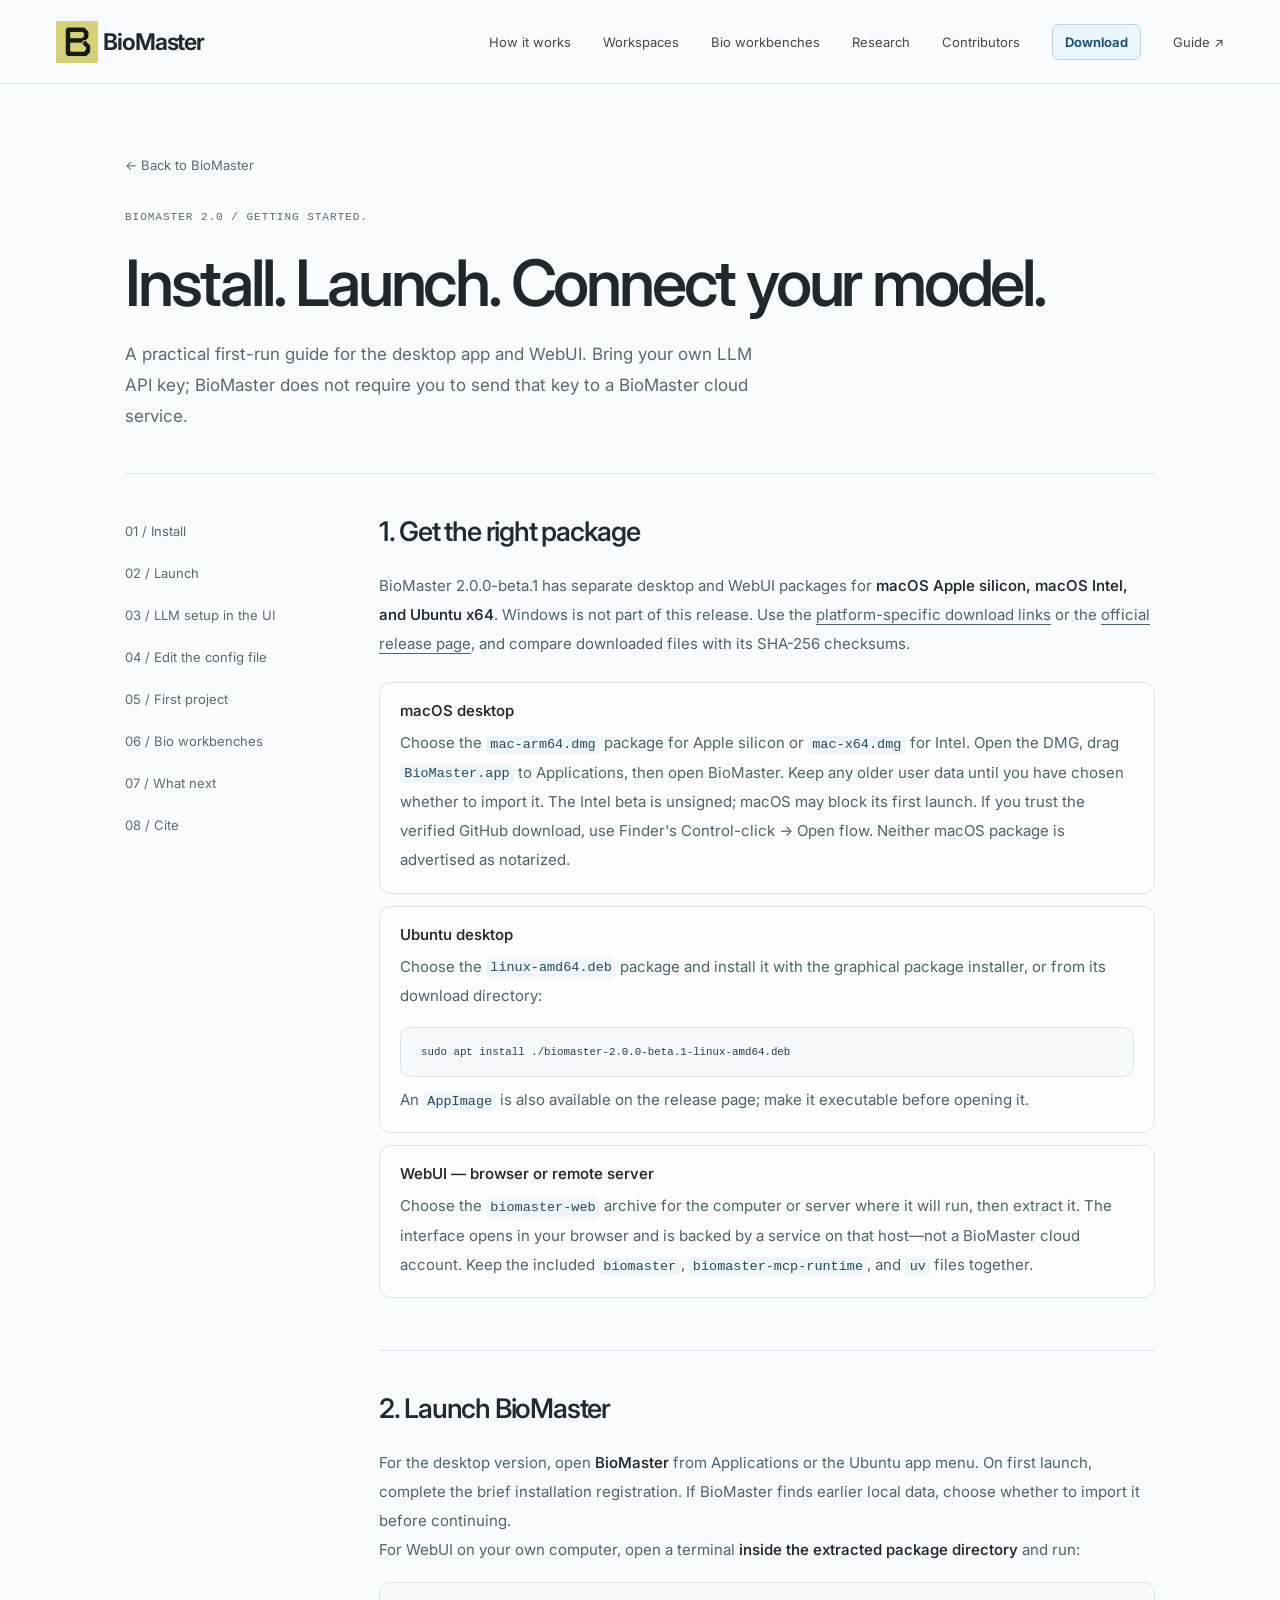
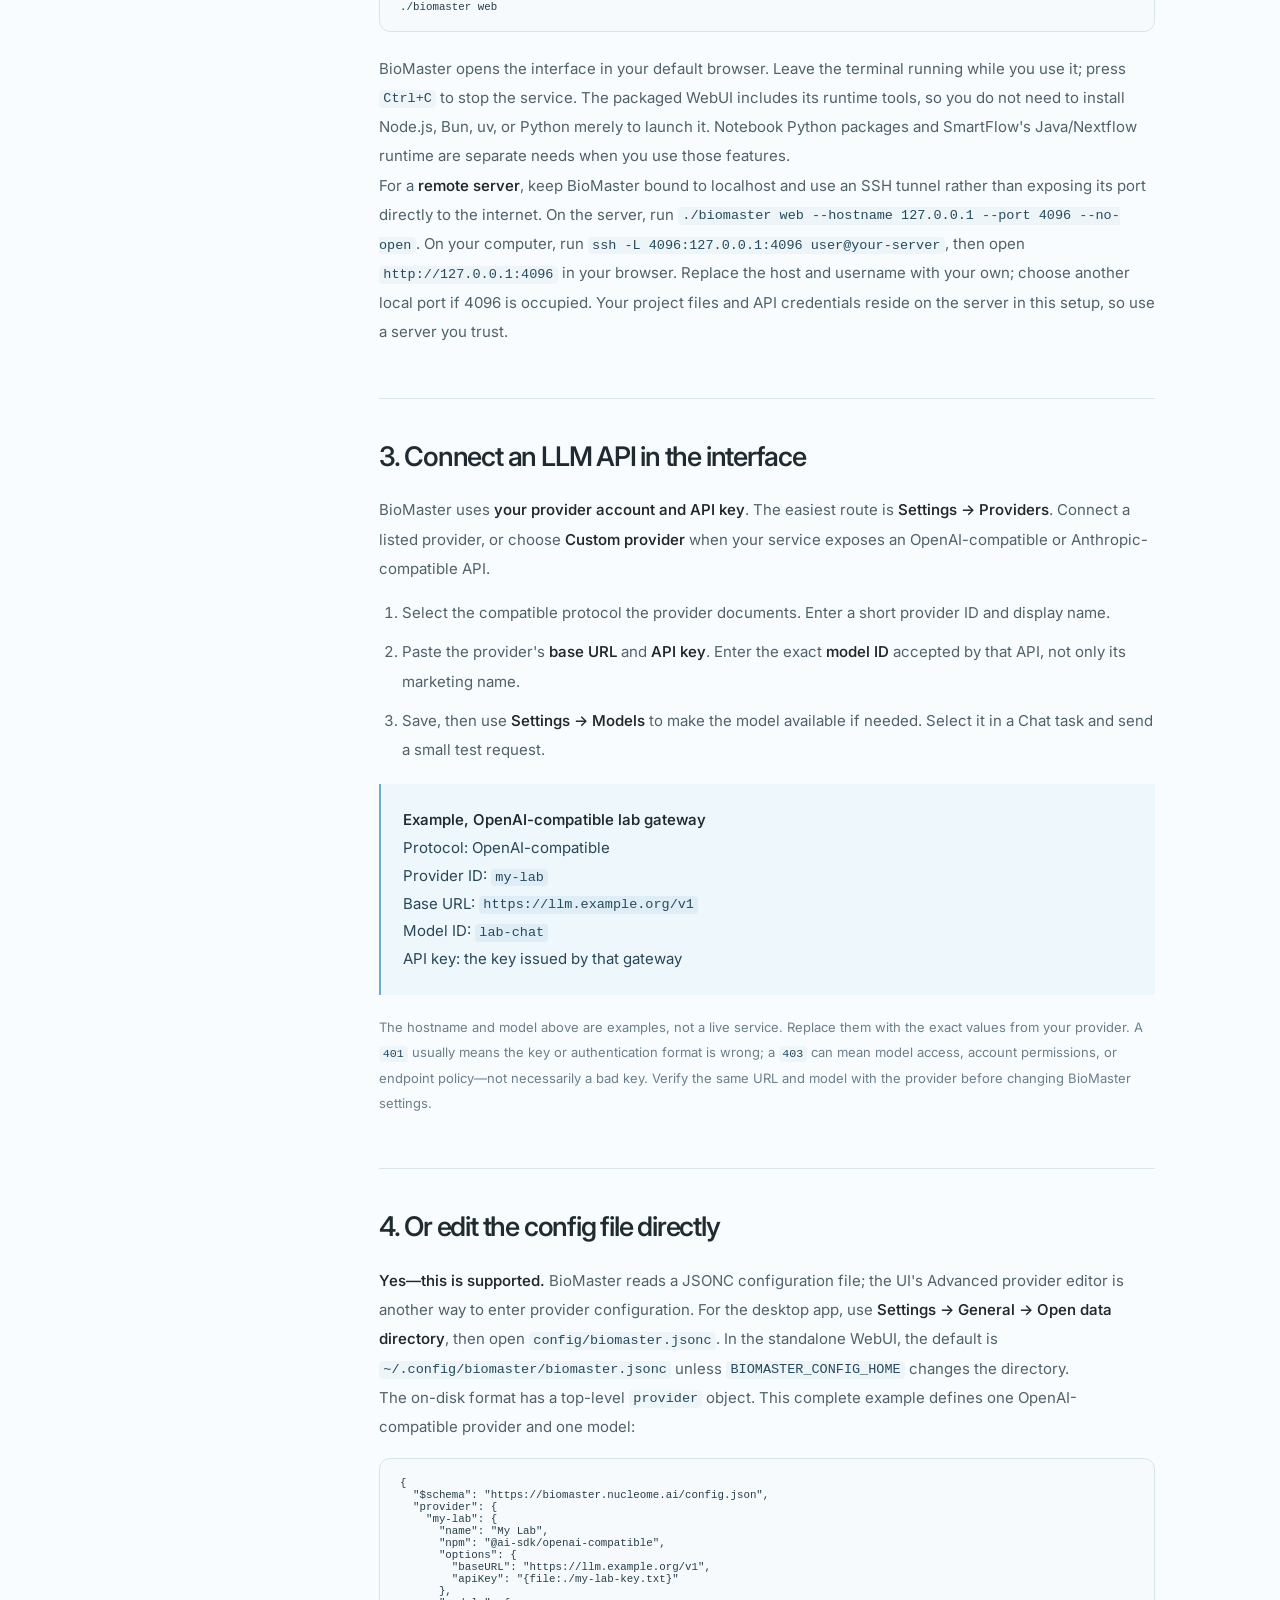
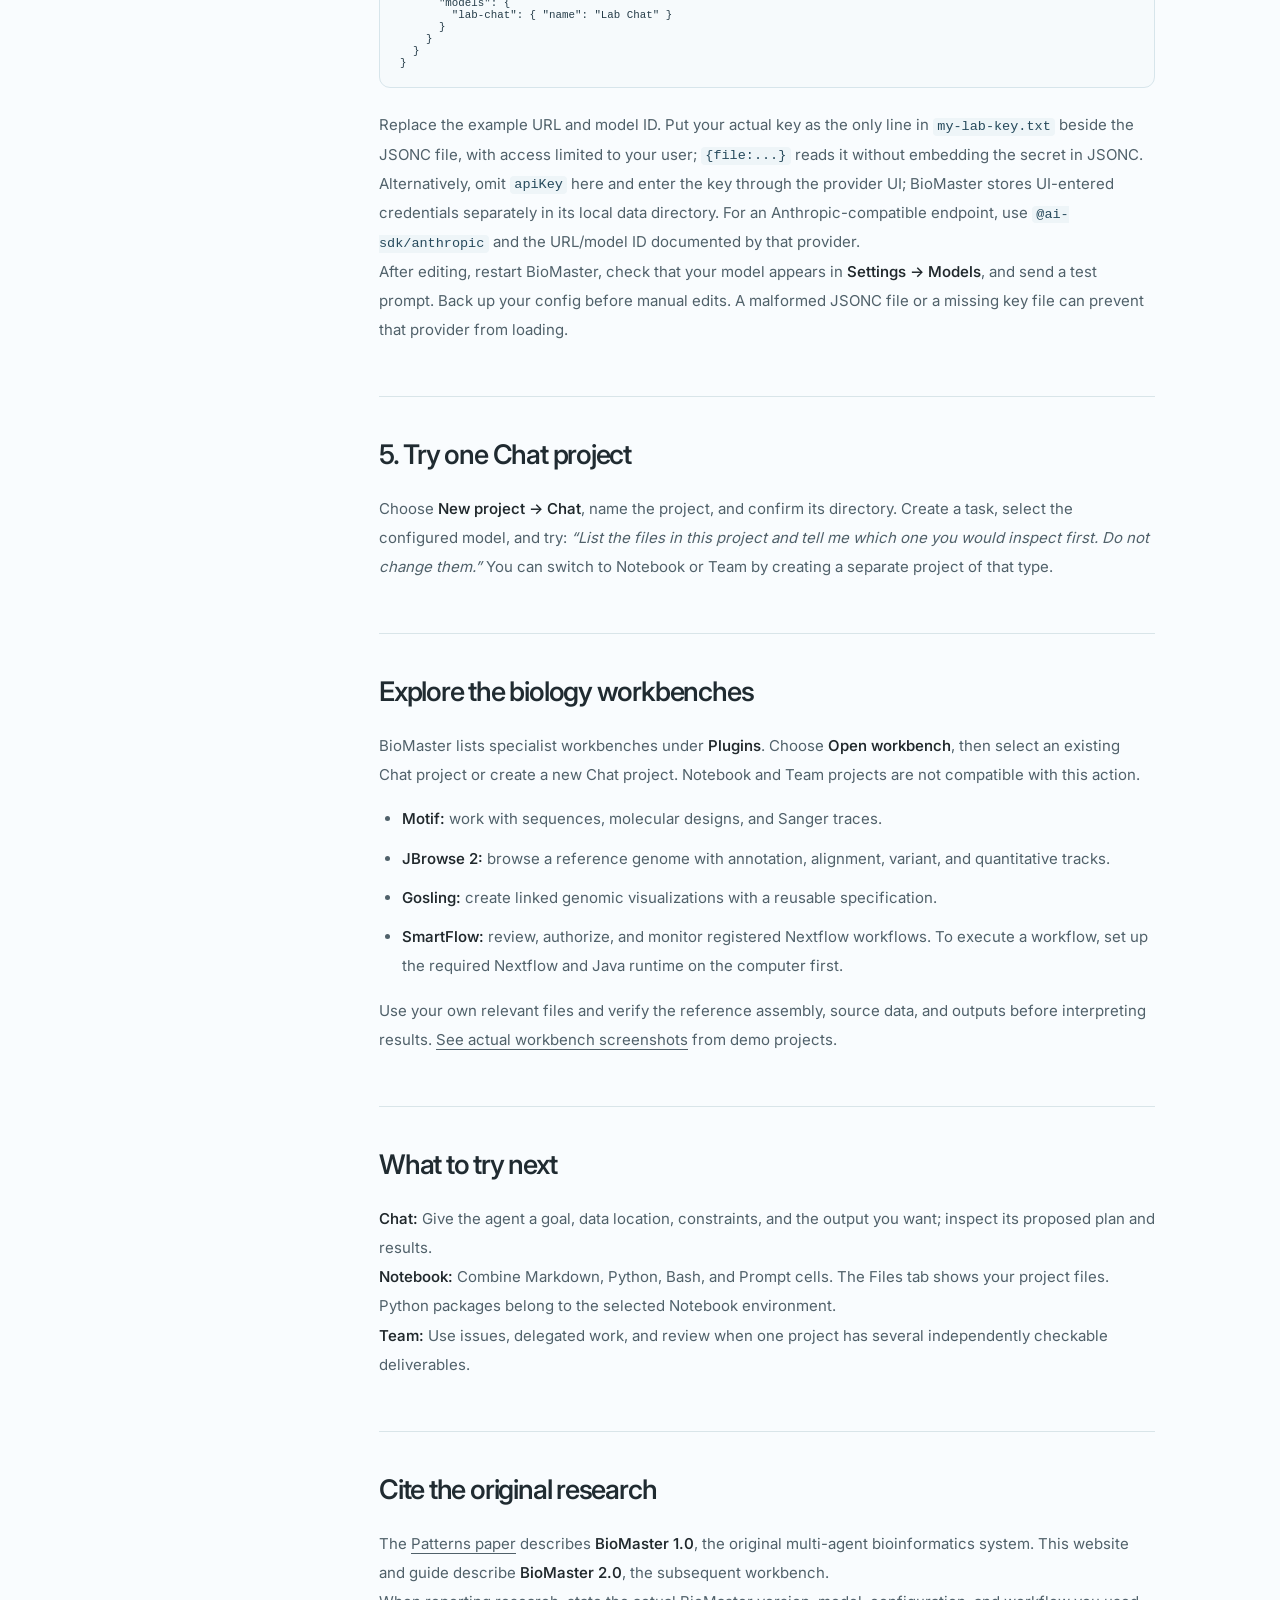
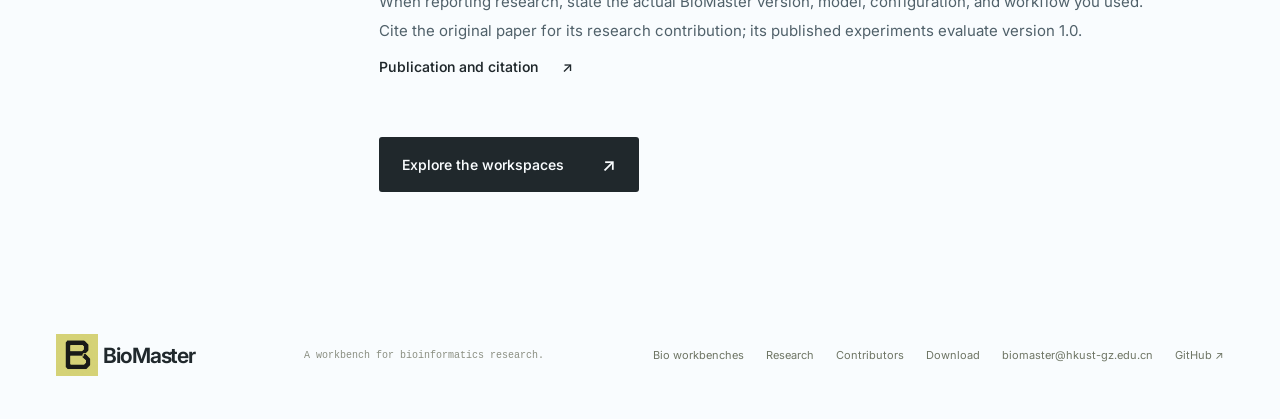
==== guide.html @ 5d4e2b6c "feat: publish BioMaster website and beta distribution" ====
<!doctype html>
<html lang="en">
<head>
  <meta charset="utf-8">
  <meta name="viewport" content="width=device-width, initial-scale=1">
  <meta name="theme-color" content="#EAF6FF">
  <meta name="description" content="Install BioMaster on macOS or Ubuntu, launch the desktop app or WebUI on your computer or a remote server, and connect your own LLM API through the UI or a config file.">
  <title>Getting started — BioMaster 2.0</title>
  <link rel="icon" type="image/png" href="./assets/app-icon.png">
  <link rel="stylesheet" href="./design-tokens.css">
  <link rel="stylesheet" href="./styles.css">
  <link rel="stylesheet" href="./brand.css">
  <link rel="stylesheet" href="./site-refresh.css?v=20260924-beta1">
  <script src="./site-config.js" defer></script>
  <script src="./script.js" defer></script>
</head>
<body>
  <a class="skip-link" href="#main">Skip to main content</a>
  <header class="site-header">
    <a class="brand" href="./index.html" aria-label="BioMaster home"><img src="./assets/app-icon.png" width="44" height="44" alt=""><span>BioMaster</span></a>
    <button class="menu-toggle" type="button" aria-controls="main-nav" aria-expanded="false"><span>Menu</span><span class="menu-lines" aria-hidden="true"></span></button>
    <nav class="main-nav" id="main-nav" aria-label="Main navigation"><a href="./index.html#system">How it works</a><a href="./index.html#workspace">Workspaces</a><a href="./index.html#bio-workbenches">Bio workbenches</a><a href="./index.html#research">Research</a><a href="./index.html#contributors">Contributors</a><a class="nav-download" href="./index.html#download">Download</a><a href="./guide.html" aria-current="page">Guide ↗</a></nav>
  </header>
  <main class="guide-main" id="main">
    <a class="guide-back" href="./index.html">← Back to BioMaster</a>
    <p class="eyebrow">BIOMASTER 2.0 / GETTING STARTED.</p>
    <h1 class="guide-title">Install. Launch. Connect your model.</h1>
    <p class="guide-intro">A practical first-run guide for the desktop app and WebUI. Bring your own LLM API key; BioMaster does not require you to send that key to a BioMaster cloud service.</p>
    <div class="guide-layout">
      <nav class="guide-toc" aria-label="On this page"><a href="#install">01 / Install</a><a href="#launch">02 / Launch</a><a href="#connect-ui">03 / LLM setup in the UI</a><a href="#connect-file">04 / Edit the config file</a><a href="#create">05 / First project</a><a href="#bio-workbenches">06 / Bio workbenches</a><a href="#next">07 / What next</a><a href="#cite">08 / Cite</a></nav>
      <article class="guide-article">
        <section id="install">
          <h2>1. Get the right package</h2>
          <p>BioMaster 2.0.0-beta.1 has separate desktop and WebUI packages for <strong>macOS Apple silicon, macOS Intel, and Ubuntu x64</strong>. Windows is not part of this release. Use the <a class="inline-link" href="./index.html#download">platform-specific download links</a> or the <a class="inline-link" href="https://github.com/biomasterai/biomaster/releases/tag/v2.0.0-beta.1" target="_blank" rel="noopener noreferrer">official release page</a>, and compare downloaded files with its SHA-256 checksums.</p>
          <div class="guide-platforms">
            <div><strong>macOS desktop</strong><p>Choose the <code>mac-arm64.dmg</code> package for Apple silicon or <code>mac-x64.dmg</code> for Intel. Open the DMG, drag <code>BioMaster.app</code> to Applications, then open BioMaster. Keep any older user data until you have chosen whether to import it. The Intel beta is unsigned; macOS may block its first launch. If you trust the verified GitHub download, use Finder's Control-click → Open flow. Neither macOS package is advertised as notarized.</p></div>
            <div><strong>Ubuntu desktop</strong><p>Choose the <code>linux-amd64.deb</code> package and install it with the graphical package installer, or from its download directory:</p><pre><code>sudo apt install ./biomaster-2.0.0-beta.1-linux-amd64.deb</code></pre><p>An <code>AppImage</code> is also available on the release page; make it executable before opening it.</p></div>
            <div><strong>WebUI — browser or remote server</strong><p>Choose the <code>biomaster-web</code> archive for the computer or server where it will run, then extract it. The interface opens in your browser and is backed by a service on that host—not a BioMaster cloud account. Keep the included <code>biomaster</code>, <code>biomaster-mcp-runtime</code>, and <code>uv</code> files together.</p></div>
          </div>
        </section>
        <section id="launch">
          <h2>2. Launch BioMaster</h2>
          <p>For the desktop version, open <strong>BioMaster</strong> from Applications or the Ubuntu app menu. On first launch, complete the brief installation registration. If BioMaster finds earlier local data, choose whether to import it before continuing.</p>
          <p>For WebUI on your own computer, open a terminal <strong>inside the extracted package directory</strong> and run:</p>
          <pre><code>./biomaster web</code></pre>
          <p>BioMaster opens the interface in your default browser. Leave the terminal running while you use it; press <code>Ctrl+C</code> to stop the service. The packaged WebUI includes its runtime tools, so you do not need to install Node.js, Bun, uv, or Python merely to launch it. Notebook Python packages and SmartFlow's Java/Nextflow runtime are separate needs when you use those features.</p>
          <p>For a <strong>remote server</strong>, keep BioMaster bound to localhost and use an SSH tunnel rather than exposing its port directly to the internet. On the server, run <code>./biomaster web --hostname 127.0.0.1 --port 4096 --no-open</code>. On your computer, run <code>ssh -L 4096:127.0.0.1:4096 user@your-server</code>, then open <code>http://127.0.0.1:4096</code> in your browser. Replace the host and username with your own; choose another local port if 4096 is occupied. Your project files and API credentials reside on the server in this setup, so use a server you trust.</p>
        </section>
        <section id="connect-ui">
          <h2>3. Connect an LLM API in the interface</h2>
          <p>BioMaster uses <strong>your provider account and API key</strong>. The easiest route is <strong>Settings → Providers</strong>. Connect a listed provider, or choose <strong>Custom provider</strong> when your service exposes an OpenAI-compatible or Anthropic-compatible API.</p>
          <ol><li>Select the compatible protocol the provider documents. Enter a short provider ID and display name.</li><li>Paste the provider's <strong>base URL</strong> and <strong>API key</strong>. Enter the exact <strong>model ID</strong> accepted by that API, not only its marketing name.</li><li>Save, then use <strong>Settings → Models</strong> to make the model available if needed. Select it in a Chat task and send a small test request.</li></ol>
          <div class="guide-example"><strong>Example, OpenAI-compatible lab gateway</strong><br>Protocol: OpenAI-compatible<br>Provider ID: <code>my-lab</code><br>Base URL: <code>https://llm.example.org/v1</code><br>Model ID: <code>lab-chat</code><br>API key: the key issued by that gateway</div>
          <p class="guide-note">The hostname and model above are examples, not a live service. Replace them with the exact values from your provider. A <code>401</code> usually means the key or authentication format is wrong; a <code>403</code> can mean model access, account permissions, or endpoint policy—not necessarily a bad key. Verify the same URL and model with the provider before changing BioMaster settings.</p>
        </section>
        <section id="connect-file">
          <h2>4. Or edit the config file directly</h2>
          <p><strong>Yes—this is supported.</strong> BioMaster reads a JSONC configuration file; the UI's Advanced provider editor is another way to enter provider configuration. For the desktop app, use <strong>Settings → General → Open data directory</strong>, then open <code>config/biomaster.jsonc</code>. In the standalone WebUI, the default is <code>~/.config/biomaster/biomaster.jsonc</code> unless <code>BIOMASTER_CONFIG_HOME</code> changes the directory.</p>
          <p>The on-disk format has a top-level <code>provider</code> object. This complete example defines one OpenAI-compatible provider and one model:</p>
          <pre><code>{
  "$schema": "https://biomaster.nucleome.ai/config.json",
  "provider": {
    "my-lab": {
      "name": "My Lab",
      "npm": "@ai-sdk/openai-compatible",
      "options": {
        "baseURL": "https://llm.example.org/v1",
        "apiKey": "{file:./my-lab-key.txt}"
      },
      "models": {
        "lab-chat": { "name": "Lab Chat" }
      }
    }
  }
}</code></pre>
          <p>Replace the example URL and model ID. Put your actual key as the only line in <code>my-lab-key.txt</code> beside the JSONC file, with access limited to your user; <code>{file:...}</code> reads it without embedding the secret in JSONC. Alternatively, omit <code>apiKey</code> here and enter the key through the provider UI; BioMaster stores UI-entered credentials separately in its local data directory. For an Anthropic-compatible endpoint, use <code>@ai-sdk/anthropic</code> and the URL/model ID documented by that provider.</p>
          <p>After editing, restart BioMaster, check that your model appears in <strong>Settings → Models</strong>, and send a test prompt. Back up your config before manual edits. A malformed JSONC file or a missing key file can prevent that provider from loading.</p>
        </section>
        <section id="create">
          <h2>5. Try one Chat project</h2>
          <p>Choose <strong>New project → Chat</strong>, name the project, and confirm its directory. Create a task, select the configured model, and try: <em>“List the files in this project and tell me which one you would inspect first. Do not change them.”</em> You can switch to Notebook or Team by creating a separate project of that type.</p>
        </section>
        <section id="bio-workbenches">
          <h2>Explore the biology workbenches</h2>
          <p>BioMaster lists specialist workbenches under <strong>Plugins</strong>. Choose <strong>Open workbench</strong>, then select an existing Chat project or create a new Chat project. Notebook and Team projects are not compatible with this action.</p>
          <ul><li><strong>Motif:</strong> work with sequences, molecular designs, and Sanger traces.</li><li><strong>JBrowse 2:</strong> browse a reference genome with annotation, alignment, variant, and quantitative tracks.</li><li><strong>Gosling:</strong> create linked genomic visualizations with a reusable specification.</li><li><strong>SmartFlow:</strong> review, authorize, and monitor registered Nextflow workflows. To execute a workflow, set up the required Nextflow and Java runtime on the computer first.</li></ul>
          <p>Use your own relevant files and verify the reference assembly, source data, and outputs before interpreting results. <a class="inline-link" href="./index.html#bio-workbenches">See actual workbench screenshots</a> from demo projects.</p>
        </section>
        <section id="next">
          <h2>What to try next</h2>
          <p id="chat"><strong>Chat:</strong> Give the agent a goal, data location, constraints, and the output you want; inspect its proposed plan and results.</p>
          <p id="notebook"><strong>Notebook:</strong> Combine Markdown, Python, Bash, and Prompt cells. The Files tab shows your project files. Python packages belong to the selected Notebook environment.</p>
          <p id="team"><strong>Team:</strong> Use issues, delegated work, and review when one project has several independently checkable deliverables.</p>
        </section>
        <section id="cite">
          <h2>Cite the original research</h2>
          <p>The <a class="inline-link" href="https://doi.org/10.1016/j.patter.2026.101611" target="_blank" rel="noopener noreferrer">Patterns paper</a> describes <strong>BioMaster 1.0</strong>, the original multi-agent bioinformatics system. This website and guide describe <strong>BioMaster 2.0</strong>, the subsequent workbench.</p>
          <p>When reporting research, state the actual BioMaster version, model, configuration, and workflow you used. Cite the original paper for its research contribution; its published experiments evaluate version 1.0.</p>
          <a class="text-link" href="./index.html#research">Publication and citation <span aria-hidden="true">↗</span></a>
        </section>
        <div class="guide-bottom"><a class="button button-dark" href="./index.html#workspace">Explore the workspaces <span aria-hidden="true">↗</span></a></div>
      </article>
    </div>
  </main>
  <footer class="site-footer section-wrap"><a class="brand" href="./index.html"><img src="./assets/app-icon.png" alt="" width="44" height="44"><span>BioMaster</span></a><p>A workbench for bioinformatics research.</p><div><a href="./index.html#bio-workbenches">Bio workbenches</a><a href="./index.html#research">Research</a><a href="./index.html#contributors">Contributors</a><a href="./index.html#download">Download</a><a href="mailto:biomaster@hkust-gz.edu.cn">biomaster@hkust-gz.edu.cn</a><a data-release-link="repository" hidden target="_blank" rel="noopener noreferrer">GitHub ↗</a></div></footer>
</body>
</html>
---- design-tokens.css ----
/* Generated by build.py. Import before components.css. */

@font-face { font-family: "Inter"; src: url("./assets/Inter.ttf") format("truetype"); font-weight: 100 900; font-style: normal; font-display: swap; }

:root {
  --bm-space-4: 4px;
  --bm-space-8: 8px;
  --bm-space-12: 12px;
  --bm-space-16: 16px;
  --bm-space-24: 24px;
  --bm-space-32: 32px;
  --bm-space-48: 48px;
  --bm-space-64: 64px;
  --bm-space-96: 96px;
  --bm-radius-sm: 4px;
  --bm-radius-md: 8px;
  --bm-radius-lg: 12px;
  --bm-control-sm: 32px;
  --bm-control-md: 40px;
  --bm-control-lg: 48px;
  --bm-touch: 44px;
  --bm-font-caption: 12px;
  --bm-font-body: 14px;
  --bm-font-reading: 16px;
  --bm-font-subtitle: 20px;
  --bm-font-title: 28px;
  --bm-font-section: 40px;
  --bm-font-display: 80px;
  --bm-sidebar: 224px;
  --bm-inspector: 288px;
  --bm-topbar: 56px;
  --bm-content-max: 1280px;
  --bm-motion-fast: 120ms;
  --bm-motion-normal: 180ms;
  --bm-motion-enter: 320ms;
  --bm-motion-ease: cubic-bezier(.22,1,.36,1);
  --bm-font-sans: "Inter", -apple-system, BlinkMacSystemFont, "Segoe UI", "PingFang SC", "Microsoft YaHei", sans-serif;
  --bm-font-mono: ui-monospace, "SFMono-Regular", Consolas, "Liberation Mono", monospace;
}

:root, [data-theme="light"] {
  color-scheme: light;
  --bm-canvas: #F7F7F2;
  --bm-surface: #FFFFFF;
  --bm-subtle: #EEEFE7;
  --bm-raised: #FFFFFF;
  --bm-text: #181A18;
  --bm-secondary: #51564B;
  --bm-muted: #666D5E;
  --bm-line: #D8DBD1;
  --bm-control: #858C7A;
  --bm-accent: #DCDE8D;
  --bm-accent-hover: #D0D477;
  --bm-on-accent: #181A18;
  --bm-accent-ink: #59611F;
  --bm-selected: #EFF0D9;
  --bm-focus: #657023;
  --bm-primary: #181A18;
  --bm-primary-hover: #30362A;
  --bm-on-primary: #F7F7F2;
  --bm-success: #2C684C;
  --bm-success-bg: #E7F1EA;
  --bm-warning: #805916;
  --bm-warning-bg: #F6EDDA;
  --bm-danger: #AB3D33;
  --bm-danger-bg: #F9EBE6;
  --bm-info: #365F87;
  --bm-info-bg: #E8EEF5;
  --bm-plot-1: #59611F;
  --bm-plot-2: #365F87;
  --bm-plot-3: #8A4770;
  --bm-plot-4: #8B5A2B;
}

[data-theme="dark"] {
  color-scheme: dark;
  --bm-canvas: #181A18;
  --bm-surface: #20231F;
  --bm-subtle: #292D26;
  --bm-raised: #30352C;
  --bm-text: #F1F2EA;
  --bm-secondary: #CBD0C1;
  --bm-muted: #A3AB98;
  --bm-line: #3D4437;
  --bm-control: #79846D;
  --bm-accent: #DCDE8D;
  --bm-accent-hover: #ECEEAD;
  --bm-on-accent: #181A18;
  --bm-accent-ink: #DCDE8D;
  --bm-selected: #343923;
  --bm-focus: #DCDE8D;
  --bm-primary: #DCDE8D;
  --bm-primary-hover: #ECEEAD;
  --bm-on-primary: #181A18;
  --bm-success: #9AD5AF;
  --bm-success-bg: #253C2E;
  --bm-warning: #E7C785;
  --bm-warning-bg: #3F3420;
  --bm-danger: #F0A49A;
  --bm-danger-bg: #462925;
  --bm-info: #A3C6E8;
  --bm-info-bg: #253747;
  --bm-plot-1: #DCDE8D;
  --bm-plot-2: #A3C6E8;
  --bm-plot-3: #D7A7CA;
  --bm-plot-4: #E2B98E;
}

@media (prefers-reduced-motion: reduce) { :root { --bm-motion-fast: 0ms; --bm-motion-normal: 0ms; --bm-motion-enter: 0ms; } }
---- styles.css ----
@charset "UTF-8";
:root{--paper:#f7f7f2;--ink:#181a18;--muted:#646760;--acid:#dcde8d;--line:#d8dbd1;--white:#fff;--mono:ui-monospace,SFMono-Regular,Consolas,"Liberation Mono",monospace;--ease:cubic-bezier(.22,1,.36,1)}
*{box-sizing:border-box}html{scroll-behavior:smooth;scroll-padding-top:95px}body{margin:0;color:var(--ink);background:var(--paper);font-family:Inter,-apple-system,BlinkMacSystemFont,"Segoe UI","PingFang SC","Microsoft YaHei",sans-serif;-webkit-font-smoothing:antialiased}button,a{-webkit-tap-highlight-color:transparent}a{color:inherit;text-decoration:none}button{font:inherit}button,a{touch-action:manipulation}button{color:inherit}button:focus-visible,a:focus-visible,[tabindex="0"]:focus-visible{outline:3px solid #727730;outline-offset:6px}img,svg{max-width:100%}button{cursor:pointer}button:disabled{cursor:default}[hidden]{display:none!important}::selection{color:var(--ink);background:var(--acid)}p,h1,h2,h3,h4{margin:0}p{line-height:1.8}h2{font-size:clamp(32px,3.5vw,52px);font-weight:560;line-height:1.35;letter-spacing:-.045em}h3{font-weight:550;letter-spacing:-.025em}small{font-size:12px}.section-wrap{width:min(1240px,calc(100% - 112px));margin-inline:auto}.eyebrow,.section-kicker,.panel-caption,.cell-type,.demo-label,.trace-top,.closing-rule{font-family:var(--mono);font-size:11px;font-weight:500;letter-spacing:.09em;line-height:1.6}.eyebrow{color:var(--muted)}.section-kicker{display:flex;align-items:center;justify-content:space-between;color:var(--muted);padding-bottom:32px;border-bottom:1px solid var(--line)}.section-heading{display:flex;align-items:end;justify-content:space-between;gap:40px;margin:48px 0}.section-heading>p{font-size:16px;color:var(--muted)}.text-link{display:inline-flex;align-items:center;gap:24px;font-size:14px;font-weight:550;padding:12px 0}.text-link span{transition:transform .25s var(--ease)}.text-link:hover span{transform:translate(3px,-3px)}.button{display:inline-flex;align-items:center;justify-content:space-between;gap:38px;min-height:52px;padding:16px 22px;font-size:14px;font-weight:550;border:1px solid transparent;border-radius:3px;transition:background .2s,transform .2s,box-shadow .2s}.button-dark{background:var(--ink);color:var(--paper)}.button-dark:hover{background:#34382b;transform:translateY(-2px);box-shadow:0 4px 0 #181a1812}.button span{font-size:18px}.skip-link{position:fixed;top:-80px;left:20px;z-index:100;padding:12px 20px;background:var(--ink);color:var(--white)}.skip-link:focus{top:12px}
.site-header{height:84px;display:flex;align-items:center;justify-content:space-between;padding:0 56px;border-bottom:1px solid var(--line);position:relative;z-index:30;background:var(--paper)}.brand{display:inline-flex;align-items:center;gap:5px;flex-shrink:0}.brand img{width:42px;height:42px;mix-blend-mode:multiply}.brand>span{font-size:23px;font-weight:650;letter-spacing:-1.1px}.main-nav{display:flex;align-items:center;gap:32px}.main-nav a{font-size:13px;color:#45483f;white-space:nowrap;transition:color .2s}.main-nav a:hover{color:#7e8428}.main-nav a:nth-child(4){margin-left:12px}.repo-link{border-left:1px solid var(--line);padding-left:25px}.menu-toggle{display:none}
.hero{position:relative;overflow:hidden;border-bottom:1px solid var(--line)}.hero-inner{width:min(1328px,calc(100% - 112px));min-height:calc(100svh - 151px);margin:auto;display:grid;grid-template-columns:1.13fr 1fr;align-items:center;gap:16px;padding:32px 0}.hero-copy{position:relative;z-index:2}.hero .eyebrow{font-size:10px;letter-spacing:.09em;display:flex;align-items:center;gap:9px;margin-bottom:22px}.status-dot{width:6px;height:6px;display:inline-block;border-radius:50%;background:#949938;flex-shrink:0}.hero h1{font-family:Arial,Helvetica,sans-serif;font-size:clamp(66px,7.7vw,116px);line-height:1;letter-spacing:-.075em;font-weight:600;white-space:nowrap;margin-left:-5px;margin-bottom:26px}.brand-period{color:#989e40}.hero h2{font-size:clamp(28px,3.1vw,43px);line-height:1.42;font-weight:520;letter-spacing:-.035em}.hero-description{color:var(--muted);font-size:15px;line-height:1.85;margin-top:22px}.hero-actions{display:flex;align-items:center;gap:30px;margin-top:29px}.hero-art{position:relative;aspect-ratio:1;width:min(100%,calc(100svh - 240px));max-width:560px;justify-self:end;isolation:isolate;background:var(--paper)}.hero-mark{position:absolute;width:83%;height:83%;top:8.5%;left:8.5%;mix-blend-mode:multiply;z-index:2}.art-grid{position:absolute;inset:-35px;background-image:radial-gradient(#b9bdae 1px,transparent 1px);background-size:18px 18px;mask-image:radial-gradient(ellipse,#0008 15%,transparent 69%);z-index:-1}.hero-orbit{position:absolute;inset:0;width:100%;height:100%;overflow:visible;z-index:3}.orbit-track{stroke:#c5c9b8;stroke-width:1}.orbit-flow{stroke:#9a9f45;stroke-width:2;stroke-dasharray:44 1656;animation:orbit 15s linear infinite;stroke-linecap:round}.orbit-cross{stroke:#9a9f87;stroke-width:1}.orbit-label{font-family:var(--mono);font-size:9px;letter-spacing:.04em;position:absolute;background:var(--paper);padding:5px 8px;z-index:4;color:#737965}.orbit-label-top{top:8.8%;left:43%}.orbit-label-bottom{bottom:8.4%;left:40%}.orbit-label-left{top:49%;left:1%;writing-mode:vertical-rl;transform:rotate(180deg)}.orbit-label-right{top:40%;right:1%;writing-mode:vertical-rl}.art-coordinate{position:absolute;font-family:var(--mono);font-size:10px;right:0;bottom:0;color:#8d9285}.hero-foot{margin:0 56px;border-top:1px solid var(--line);min-height:66px;display:flex;align-items:center;justify-content:space-between;color:var(--muted);gap:20px;font-family:var(--mono);font-size:11px}.hero-foot a{font-size:10px;letter-spacing:.07em}.hero-foot a span{margin-left:24px;font-size:19px;color:var(--ink)}.hero-enter{animation:enter .9s var(--ease) both}.hero-copy>:nth-child(2){animation-delay:.06s}.hero-copy>:nth-child(3){animation-delay:.12s}.hero-copy>:nth-child(4){animation-delay:.18s}.hero-copy>:nth-child(5){animation-delay:.24s}.hero-art{animation-delay:.18s}@keyframes enter{from{opacity:0;transform:translateY(18px)}to{opacity:1;transform:translateY(0)}}@keyframes orbit{to{stroke-dashoffset:-1700}}
.loop-section{background:var(--ink);color:var(--paper);padding:78px 0 74px}.loop-section .section-kicker{color:#b6baa9;border-color:#3c4036}.loop-heading{display:grid;grid-template-columns:1.1fr 1fr;gap:65px;margin:46px 0 53px;align-items:end}.loop-heading>p{color:#b3b7aa;font-size:15px}.loop-controls{display:grid;grid-template-columns:repeat(4,1fr)}.loop-step{display:flex;align-items:center;gap:16px;text-align:left;border:0;border-top:1px solid #555947;border-right:1px solid #3c4036;background:transparent;padding:23px 22px 26px;position:relative;transition:background .3s,color .3s;min-height:100px}.loop-step:first-child{border-left:1px solid #3c4036}.loop-step[aria-selected="true"]{background:var(--acid);color:var(--ink);border-color:var(--acid)}.loop-step[aria-selected="false"]:hover{background:#2d3127}.loop-step strong{display:block;font-size:17px;font-weight:500}.loop-step small{display:block;font-family:var(--mono);font-size:10px;letter-spacing:.06em;margin-top:6px;color:#aeb39c}.loop-step[aria-selected="true"] small{color:#616636}.step-number{font-size:12px;font-family:var(--mono);align-self:flex-start;margin-top:3px;opacity:.55}.step-arrow{margin-left:auto;opacity:.7;font-size:20px}.loop-return{display:flex;align-items:center;gap:18px;color:#8d937f;padding:14px 12px 14px 0;position:relative}.loop-return>span:first-child{height:1px;background:#484d3e;flex:1}.loop-return p{font-size:11px;letter-spacing:.08em}.loop-return>span:last-child{font-size:24px;line-height:1}.loop-panel{min-height:164px;background:#22251f;display:grid;grid-template-columns:1fr 1.9fr .4fr;align-items:center;gap:30px;padding:34px 30px;border-left:2px solid var(--acid);animation:panel-in .3s var(--ease)}.panel-caption{color:#9da38c;font-size:10px;max-width:170px}.loop-panel h3{font-size:24px;margin-bottom:10px}.loop-panel p{font-size:14px;color:#b7bdae;max-width:550px;line-height:1.9}.panel-glyph{font-family:var(--mono);font-size:60px;color:#797f62;justify-self:end}.loop-section button:focus-visible{outline-color:var(--acid)}@keyframes panel-in{from{opacity:.5;transform:translateY(5px)}to{opacity:1;transform:translateY(0)}}
.workspace-section{padding-block:90px 100px}.mode-tabs{display:grid;grid-template-columns:repeat(3,1fr);border-bottom:1px solid var(--line);gap:28px}.mode-tabs button{display:flex;gap:12px;align-items:center;text-align:left;background:none;border:0;border-bottom:3px solid transparent;padding:19px 0 22px;margin-bottom:-1px;transition:border .25s,color .25s;min-width:0;color:#83887c}.mode-tabs button[aria-selected="true"]{color:var(--ink);border-bottom-color:var(--ink)}.mode-tabs button:hover{color:var(--ink)}.mode-tabs strong{font-size:22px;letter-spacing:-.06em;font-weight:600}.mode-index{font-family:var(--mono);font-size:10px;align-self:flex-start;margin-top:4px;opacity:.7}.mode-tabs button>span:nth-of-type(2){font-size:11px;margin-left:auto}.mode-arrow{font-size:18px}.mode-panel{display:grid;grid-template-columns:.75fr 1.25fr;gap:70px;align-items:center;padding-top:45px;min-height:480px;animation:panel-in .4s var(--ease)}.mode-copy .eyebrow{font-size:10px;letter-spacing:.07em;margin-bottom:20px}.mode-copy h3{font-size:32px;line-height:1.5;letter-spacing:-.035em;margin-bottom:22px}.mode-copy>p:not(.eyebrow){font-size:15px;line-height:1.95;color:var(--muted);max-width:315px}.mode-copy .text-link{margin-top:20px;border-bottom:1px solid #858974;padding-bottom:10px;font-size:13px}.product-demo{background:#fefefa;border:1px solid #cfd3c5;box-shadow:0 14px 45px -28px #33392b44;border-radius:7px;min-width:0;overflow:hidden}.demo-top{height:49px;border-bottom:1px solid #e0e3d8;padding:0 21px;display:flex;justify-content:space-between;align-items:center;gap:10px;background:#eeefe7}.demo-project{font-size:11px;color:#515848;display:flex;align-items:center;gap:8px}.project-dot{width:7px;height:7px;background:#9fa548;border-radius:2px}.demo-label{font-family:inherit;font-size:10px;color:#767c6b;letter-spacing:0}.chat-body{padding:28px 25px 21px}.chat-message{background:#e9eccf;padding:12px 17px;font-size:13px;border-radius:7px 7px 0 7px;margin-left:auto;width:fit-content;line-height:1.8}.agent-answer{margin:28px 0 25px;display:flex;gap:11px}.agent-answer img{mix-blend-mode:multiply;flex-shrink:0;margin-top:-2px}.agent-answer strong{font-size:13px;font-weight:550}.agent-answer p{color:#6c7362;font-size:12px;line-height:1.85;margin-top:6px}.demo-tool{display:flex;gap:10px;color:#7b826e;font-size:11px;margin-top:13px}.demo-tool+.demo-tool{margin-top:8px}.demo-tool code{font-family:var(--mono);font-size:11px}.demo-input{display:flex;justify-content:space-between;border:1px solid #d4d9c8;border-radius:5px;padding:12px 14px;color:#818878;font-size:12px;align-items:center}.demo-input span:last-child{background:#dce18d;color:#484e22;padding:0 7px;border-radius:3px;font-size:17px;line-height:24px}.demo-foot{display:flex;align-items:center;justify-content:space-between;gap:16px;padding:12px 21px;border-top:1px solid #e0e3d8;font-size:10px;color:#717862;background:#f6f7ef}.demo-foot span{color:#8a907e;white-space:nowrap}.notebook-body{padding:20px 24px}.cell{border-left:2px solid #d7dcce;padding:0 0 12px 15px;margin-bottom:12px}.cell-type{color:#85906d;font-size:9px;letter-spacing:.05em}.cell h4{font-size:14px;font-weight:550;margin:8px 0 5px}.cell p{font-size:11px;color:#737b66}.code-cell{padding-top:10px;border-top:1px solid #e3e7da}.code-cell pre{font-family:var(--mono);font-size:11px;line-height:1.85;margin:8px 0 14px;white-space:pre-wrap;color:#4e553e}.code-comment{color:#919984}.demo-chart{display:block;width:100%;height:75px}.chart-grid{fill:none;stroke:#e8ebde;stroke-width:1}.chart-line{fill:none;stroke:#848d3d;stroke-width:2}.chart-points{fill:#929c49}.prompt-cell{background:#eef0d8;padding:8px 14px;border-radius:3px}.prompt-cell p{font-size:12px;color:#5f684b;margin-top:4px}.team-body{padding:23px 21px;min-height:336px}.team-goal h4{font-size:13px;margin:9px 0 22px;font-weight:550}.issue-board{display:grid;grid-template-columns:repeat(3,1fr);gap:10px}.issue-column{min-width:0}.issue-column>p{font-size:10px;color:#7c846d;display:flex;align-items:center;gap:7px;margin-bottom:10px}.issue-column i{width:5px;height:5px;border:1px solid #9ba387;border-radius:50%}.issue-column:nth-child(2) i{background:#a7af60}.issue-card{padding:13px 10px;background:#f1f3e8;border:1px solid #e0e5d4;border-radius:4px;min-height:114px}.issue-card>span{font-size:9px;font-family:var(--mono);color:#929b80}.issue-card strong{display:block;font-size:12px;margin:11px 0 16px;font-weight:550;line-height:1.5}.issue-card small{font-size:10px;color:#7d876a}.team-review{display:flex;align-items:center;gap:9px;margin-top:30px;color:#828c6b}.team-review p{font-size:11px;line-height:1.65}
.continuity-section{padding:80px 0 96px;background:#eff0e8;border-block:1px solid #e0e3d7}.continuity-layout{display:grid;grid-template-columns:1fr 1fr;gap:120px;align-items:center;padding-top:48px}.section-intro{color:var(--muted);font-size:15px;margin-top:20px;margin-bottom:30px}.principle{display:flex;gap:18px;padding:19px 0;border-top:1px solid #d2d7c7}.principle>span{font-family:var(--mono);font-size:10px;color:#7f876f;margin-top:4px}.principle h3{font-size:16px;line-height:1.5}.principle p{font-size:13px;color:#777e6c;margin-top:6px}.trace-visual{padding:28px 28px 24px;border:1px solid #c4cbb6;background:#f8f9f2;position:relative}.trace-visual:before,.trace-visual:after{content:"";width:9px;height:9px;position:absolute;border:solid #899374}.trace-visual:before{top:-1px;left:-1px;border-width:1px 0 0 1px}.trace-visual:after{bottom:-1px;right:-1px;border-width:0 1px 1px 0}.trace-top{display:flex;justify-content:space-between;gap:12px;font-size:9px;color:#8b937c;letter-spacing:.05em;padding-bottom:24px}.trace-caption{font-family:inherit;letter-spacing:0}.trace-folder{display:flex;align-items:center;gap:13px;font-family:var(--mono);font-size:19px;padding:0 0 27px;color:#566047}.file-row{padding:19px 0;border-top:1px solid #dfe4d4;display:flex;align-items:center;justify-content:space-between;gap:10px}.file-row>div{display:flex;align-items:center;gap:12px;font-family:var(--mono);font-size:13px}.file-extension{font-size:9px;width:30px;height:35px;border:1px solid #ced6bf;display:flex;align-items:center;justify-content:center;color:#8a9578}.file-row small{display:block;font-family:-apple-system,BlinkMacSystemFont,"PingFang SC",sans-serif;font-size:10px;color:#929b83;margin-top:6px}.file-status{font-size:10px;display:flex;align-items:center;gap:5px;white-space:nowrap;color:#6a784b}.file-status i{width:4px;height:4px;border-radius:50%;background:#8a9c57}.file-status.outdated{color:#878768}.file-status.outdated i{background:transparent;border:1px solid #909075}.trace-link{padding-top:24px;border-top:1px solid #dfe4d4;display:flex;gap:13px;color:#7a8665}.trace-link>span{font-size:24px}.trace-link p{font-size:12px}.trace-note{font-size:10px;line-height:1.8;color:#919b80;margin-top:24px}
.closing{background:var(--acid);padding:67px 0 38px}.closing .eyebrow{color:#737647;font-size:10px}.closing-layout{display:flex;justify-content:space-between;align-items:end;gap:40px;margin:26px 0 50px}.closing h2{font-size:clamp(36px,4.2vw,60px);font-weight:550;line-height:1.38}.closing-layout>div{min-width:250px}.closing-layout p{color:#62663b;font-size:15px;margin-bottom:22px}.closing-rule{border-top:1px solid #b9bf76;padding-top:23px;display:flex;justify-content:space-between;color:#6f7441;font-size:10px;letter-spacing:.12em}.closing-rule span:nth-child(even){color:#8b904f}.site-footer{display:flex;align-items:center;justify-content:space-between;gap:24px;min-height:127px;padding:30px 0}.site-footer .brand span{font-size:21px}.site-footer>p{font-family:var(--mono);font-size:10px;color:#8a8e81;line-height:1.5}.site-footer>div{display:flex;gap:22px}.site-footer>div a{font-size:11px;color:#6e7564}.site-footer a:hover{color:#7d842e}.noscript-note{text-align:center;padding:20px;font-size:13px;background:var(--acid)}.reveal{transition:transform .75s var(--ease),opacity .75s var(--ease)}.reveal.is-pending{opacity:0;transform:translateY(18px)}
.guide-main{max-width:1030px;width:calc(100% - 112px);margin:auto;padding:70px 0 100px}.guide-back{font-size:13px;color:var(--muted);display:inline-block;margin-bottom:36px}.guide-title{font-size:clamp(38px,5vw,64px);font-weight:550;letter-spacing:-.05em;line-height:1.2;margin:18px 0}.guide-intro{font-size:17px;color:var(--muted);max-width:640px;margin-bottom:42px}.guide-layout{display:grid;grid-template-columns:190px 1fr;gap:64px;border-top:1px solid var(--line);padding-top:40px}.guide-toc{align-self:start;position:sticky;top:30px;display:flex;flex-direction:column;gap:8px}.guide-toc a{font-size:13px;padding:9px 0;color:var(--muted)}.guide-toc a:hover{color:var(--ink)}.guide-article section+section{margin-top:52px;padding-top:40px;border-top:1px solid var(--line)}.guide-article h2{font-size:27px;margin-bottom:20px}.guide-article h3{font-size:18px;margin:26px 0 12px}.guide-article p,.guide-article li{font-size:15px;line-height:1.95;color:#5d6555}.guide-article ol,.guide-article ul{padding-left:23px;margin:15px 0}.guide-article li+li{margin-top:10px}.guide-example{padding:22px;background:#edefdb;border-left:2px solid #b7c164;margin:20px 0;line-height:1.85;font-size:15px;color:#535d40}.guide-article strong{color:var(--ink);font-weight:550}.guide-note{font-size:13px!important;color:#7c856e!important;margin-top:20px}.guide-chip{font-family:var(--mono);font-size:10px;background:#e4e8d6;padding:4px 8px;border-radius:2px;margin-right:8px}.guide-bottom{margin-top:50px}.guide-bottom .button{color:var(--paper)}
.release-copy{max-width:400px}.release-copy .release-status{font-size:12px;margin:0 0 18px;display:flex;align-items:center;gap:8px}.release-actions{display:flex;align-items:center;gap:12px;flex-wrap:wrap}.release-actions .button{gap:26px}.inline-link{text-decoration:underline;text-underline-offset:4px}
@media(min-width:1500px){.hero-inner{min-height:calc(100svh - 151px)}.hero-art{max-width:600px}.hero h1{font-size:126px}}
@media(max-width:1100px){.site-header{padding-inline:32px}.section-wrap,.hero-inner{width:calc(100% - 64px)}.main-nav{gap:21px}.main-nav a{font-size:12px}.hero-inner{min-height:calc(100svh - 151px);gap:0}.hero h1{font-size:clamp(64px,8vw,90px)}.hero .eyebrow{font-size:8px}.hero-foot{margin-inline:32px}.hero-description{font-size:14px}.hero-art{min-width:0}.orbit-label{font-size:8px}.loop-heading{gap:40px}.loop-heading p br{display:none}.loop-step{padding:20px 15px;gap:10px}.step-arrow{font-size:17px}.loop-step strong{font-size:15px}.mode-tabs button>span:nth-of-type(2){display:none}.mode-arrow{margin-left:auto}.mode-panel{gap:38px;grid-template-columns:.78fr 1.22fr}.mode-copy h3{font-size:29px}.mode-copy>p:not(.eyebrow){font-size:14px}.continuity-layout{gap:65px}.site-footer{flex-wrap:wrap}.site-footer>p{display:none}.guide-main{width:calc(100% - 64px)}}
@media(max-width:760px){html{scroll-padding-top:30px}.site-header{height:72px;padding-inline:22px}.brand>span{font-size:21px}.brand img{width:36px;height:36px}.menu-toggle{display:flex;align-items:center;gap:15px;background:none;border:0;min-height:44px;padding:8px 0 8px 16px;font-size:12px;position:relative;z-index:31}.menu-lines{position:relative;width:18px;height:12px;border-top:1px solid var(--ink);border-bottom:1px solid var(--ink)}.menu-lines:after{content:"";position:absolute;top:5px;left:0;width:18px;border-top:1px solid var(--ink)}.main-nav{display:none;position:absolute;top:71px;left:0;right:0;padding:20px 28px 26px;background:var(--paper);border-bottom:1px solid var(--line);box-shadow:0 12px 20px #181a1809;gap:0;flex-direction:column;align-items:stretch}.main-nav.is-open{display:flex}.main-nav a{font-size:15px;padding:15px 0}.main-nav a:nth-child(4){margin-left:0}.repo-link{border-left:0;padding-left:0}.section-wrap,.hero-inner{width:calc(100% - 44px)}.hero-inner{min-height:auto;grid-template-columns:1fr;padding:43px 0 18px;gap:7px;position:relative}.hero .eyebrow{font-size:8px;letter-spacing:.04em;margin-bottom:22px}.hero h1{font-size:clamp(64px,13.5vw,100px);letter-spacing:-.075em;margin-bottom:20px;margin-left:-3px}.hero h2{font-size:32px;line-height:1.4}.hero h2 br{display:none}.hero-description{font-size:14px;margin-top:16px;line-height:1.85;max-width:440px}.hero-description .desktop-break{display:none}.hero-actions{margin-top:24px;gap:25px}.hero-actions .button{min-height:48px;padding:12px 17px;font-size:13px;gap:26px}.hero-actions .text-link{font-size:13px;gap:15px}.hero-art{width:260px;max-width:66vw;justify-self:center;margin-top:8px;margin-bottom:0}.hero-mark{width:88%;height:88%;inset:6%}.hero-orbit{opacity:.75}.orbit-label{font-size:6px;padding:3px 5px}.art-grid{inset:-10px;opacity:.5}.art-coordinate{display:none}.hero-foot{margin:0 22px;min-height:53px;font-size:8px}.hero-foot>a{font-size:0;letter-spacing:0}.hero-foot>a span{font-size:18px;margin-left:0}.loop-section{padding:49px 0 47px}.section-kicker{font-size:9px;padding-bottom:23px;gap:20px;letter-spacing:.05em}.section-kicker>span:last-child{text-align:right}.loop-heading{grid-template-columns:1fr;gap:23px;margin:32px 0}.loop-heading h2,.section-heading h2,.continuity-copy h2{font-size:34px}.loop-heading>p{font-size:14px}.loop-controls{grid-template-columns:1fr 1fr;gap:1px;background:#454b39;border:1px solid #454b39}.loop-step{border:0!important;background:var(--ink);min-height:86px;padding:15px 14px}.loop-step strong{font-size:15px}.loop-step small{font-size:9px;margin-top:5px}.step-number{font-size:10px}.loop-return{padding:13px 0;gap:12px}.loop-return p{font-size:9px;letter-spacing:0}.loop-panel{grid-template-columns:1fr;gap:16px;padding:24px 20px;min-height:195px;position:relative}.panel-caption{font-size:9px;max-width:none}.loop-panel h3{font-size:21px}.loop-panel p{font-size:13px;max-width:90%}.panel-glyph{position:absolute;right:15px;bottom:13px;font-size:31px;opacity:.45}.workspace-section{padding-block:49px 55px}.section-heading{display:block;margin:31px 0}.section-heading>p{margin-top:22px;font-size:14px}.section-heading>p br{display:none}.mode-tabs{gap:12px}.mode-tabs button{padding:15px 0;gap:6px}.mode-tabs strong{font-size:18px;letter-spacing:-.055em}.mode-index{font-size:8px}.mode-arrow{display:none}.mode-panel{grid-template-columns:1fr;gap:28px;padding-top:30px;min-height:0}.mode-copy .eyebrow{font-size:9px;margin-bottom:12px}.mode-copy h3{font-size:26px;margin-bottom:14px}.mode-copy>p:not(.eyebrow){max-width:none;font-size:14px}.mode-copy .text-link{margin-top:11px;font-size:12px}.product-demo{max-width:600px;width:100%}.demo-top{padding:0 16px;height:43px}.demo-project{font-size:10px}.demo-label{font-size:9px}.chat-body{padding:21px 17px 18px}.chat-message{font-size:12px}.agent-answer{gap:8px;margin-block:24px}.agent-answer strong{font-size:12px}.agent-answer p{font-size:11px}.agent-answer img{width:27px;height:27px}.demo-tool code{font-size:9px}.demo-tool{font-size:9px;margin-top:12px}.demo-foot{font-size:8px;padding:10px 13px;gap:7px}.demo-foot span{font-size:8px}.notebook-body{padding:17px 16px}.team-body{padding:20px 15px;min-height:312px}.team-goal h4{font-size:12px}.issue-board{gap:7px}.issue-card{padding:11px 8px}.issue-card strong{font-size:11px}.issue-card small{font-size:9px}.team-review{margin-top:23px}.team-review p{font-size:10px}.continuity-section{padding:49px 0 53px}.continuity-layout{grid-template-columns:1fr;gap:33px;padding-top:31px}.section-intro{font-size:14px;margin-top:19px;margin-bottom:27px}.principle{padding:18px 0}.principle h3{font-size:16px}.principle p{font-size:12px}.trace-visual{padding:23px 20px}.trace-top{padding-bottom:22px;font-size:8px}.trace-folder{font-size:17px;padding-bottom:22px}.file-row>div{font-size:12px}.trace-note{margin-top:20px}.closing{padding:45px 0 26px}.closing .eyebrow{font-size:8px}.closing-layout{display:block;margin:23px 0 33px}.closing h2{font-size:36px}.closing-layout>div{margin-top:24px;min-width:0}.closing-layout p{font-size:14px;margin-bottom:22px}.closing-layout .button{font-size:13px;min-height:48px;padding:12px 18px}.closing-rule{font-size:8px;letter-spacing:.01em;gap:3px;padding-top:20px}.site-footer{padding:25px 0 29px;gap:19px;min-height:0}.site-footer .brand>span{font-size:20px}.site-footer>div{gap:17px;flex-wrap:wrap}.site-footer>div a{font-size:10px}.guide-main{width:calc(100% - 44px);padding:35px 0 60px}.guide-back{margin-bottom:27px}.guide-title{font-size:42px;margin-top:15px}.guide-intro{font-size:15px;margin-bottom:29px}.guide-layout{grid-template-columns:1fr;gap:29px;padding-top:23px}.guide-toc{position:static;flex-direction:row;flex-wrap:wrap;gap:3px 19px}.guide-toc a{font-size:12px;padding:8px 0}.guide-article h2{font-size:25px}.guide-article p,.guide-article li{font-size:14px}.guide-article section+section{margin-top:35px;padding-top:29px}.guide-example{font-size:14px;padding:18px}.guide-bottom{margin-top:34px}}
@media(max-width:370px){.hero-inner{padding-top:34px}.hero h1{font-size:60px}.hero h2{font-size:28px}.hero .eyebrow{font-size:7px}.hero-art{width:220px}.hero-actions{gap:18px}.hero-actions .button{gap:20px}.mode-tabs strong{font-size:16px}.loop-step{gap:8px;padding:14px 11px}.step-arrow{font-size:16px}.section-kicker{font-size:8px}.site-footer>div{gap:13px}.team-goal h4{font-size:11px}.issue-card strong{font-size:10px}}
@media(prefers-reduced-motion:reduce){html{scroll-behavior:auto}*,*::before,*::after{animation-duration:.01ms!important;animation-iteration-count:1!important;transition-duration:.01ms!important}.reveal.is-pending{opacity:1;transform:none}.hero-enter{opacity:1;transform:none}}

.brand img,.hero-mark,.agent-answer img{filter:brightness(1.045)}

/* English edition and the published research feature. */
.main-nav a:nth-child(4){margin-left:0}
.hero h2{font-size:clamp(32px,3.5vw,48px);line-height:1.18;letter-spacing:-.04em}
.hero-proof{display:flex;align-items:center;gap:12px}
.hero-proof .proof-version{font-size:9px;letter-spacing:.04em;margin-left:0;color:#686f58}
.hero-proof>span:last-child{margin-left:0}
.research-section{padding:65px 0 78px;background:#edeee5;border-bottom:1px solid var(--line)}
.research-layout{display:grid;grid-template-columns:.8fr 1.2fr;gap:96px;align-items:center;padding-top:48px}
.research-cover{margin:0;max-width:320px;justify-self:center;width:100%}
.cover-link{display:block;position:relative;transition:transform .45s var(--ease);box-shadow:9px 15px 25px -14px #18251a55}
.cover-link:hover{transform:translateY(-5px)}
.cover-link img{display:block;width:100%;height:auto}
.cover-view{display:flex;align-items:center;justify-content:space-between;background:var(--ink);color:var(--paper);padding:12px 16px;font:9px var(--mono);letter-spacing:.09em}
.cover-view>span{font-size:16px}
.research-cover figcaption{font-size:10px;line-height:1.9;color:#69735e;margin-top:19px}
.research-cover figcaption a{text-decoration:underline;text-underline-offset:3px}
.research-copy .eyebrow{font-size:10px;color:#687154}
.research-copy h2{font-size:clamp(40px,4.2vw,60px);line-height:1.08;margin:19px 0 21px;letter-spacing:-.045em}
.research-copy h2 em{font-style:normal;color:#65723b}
.research-intro{font-size:15px;line-height:1.85;color:#626b56;max-width:510px}
.paper-reference{border-top:1px solid #cbd0bd;margin-top:24px;padding-top:21px}
.paper-reference h3{font-size:17px;line-height:1.5;font-weight:550;max-width:510px}
.paper-reference h3 a:hover{text-decoration:underline;text-underline-offset:4px}
.paper-reference>p{font-size:11px;margin-top:8px;color:#737d64}
.paper-actions{display:flex;gap:31px;margin-top:6px;flex-wrap:wrap}
.paper-actions .text-link{font-size:12px;gap:14px}
.version-lineage{margin-top:16px;border-top:1px solid #cbd0bd;padding-top:4px}
.version-lineage>div{display:flex;gap:18px;align-items:start;padding-top:16px}
.version-number{min-width:35px;padding-top:2px;font:13px var(--mono);color:#7f886e}
.version-lineage>div:last-child .version-number{color:#4f622d}
.version-lineage p{font-size:12px;line-height:1.6;color:#737d64}
.version-lineage strong{display:block;font-size:12px;color:#414c35;font-weight:600;margin-bottom:2px}
.mode-copy h3{line-height:1.25}
.loop-heading p br,.section-heading>p br{display:none}
.loop-heading>p{max-width:470px;line-height:1.9}
.section-heading>p{max-width:440px;line-height:1.8}
.loop-heading h2,.section-heading h2,.continuity-copy h2{line-height:1.2}
@media(max-width:1100px){.research-layout{gap:48px;grid-template-columns:.8fr 1.2fr}.research-copy h2{font-size:45px}.research-intro{font-size:14px}.hero-proof{font-size:8px!important;gap:8px}.hero-proof .proof-version{font-size:8px}.main-nav{gap:20px}.section-heading{gap:30px}.section-heading>p{max-width:310px}.mode-copy h3{font-size:28px}.research-cover{max-width:280px}}
@media(max-width:760px){.hero h2{font-size:38px;line-height:1.15}.hero h2 br{display:block}.hero-inner{padding-top:31px;gap:4px}.hero .eyebrow{font-size:8px;letter-spacing:.04em}.hero-description{font-size:13px;max-width:340px;margin-top:15px}.hero-actions{gap:21px;margin-top:22px}.hero-actions .button{font-size:12px;gap:18px}.hero-actions .text-link{font-size:12px;gap:13px}.hero-art{width:230px;margin-top:0}.hero-foot{flex-direction:column;align-items:flex-start;justify-content:center;gap:6px;padding-block:12px;min-height:74px}.hero-foot>.hero-proof{font-size:8px!important;letter-spacing:0;gap:7px}.hero-proof .proof-version{font-size:8px}.hero-proof>span:last-child{font-size:13px}.research-section{padding:42px 0 48px}.research-layout{grid-template-columns:1fr;gap:34px;padding-top:31px}.research-cover{max-width:230px;grid-row:2;justify-self:center}.research-copy h2{font-size:43px;margin-block:16px 20px}.research-copy h2 br{display:none}.research-intro{font-size:14px}.research-copy .eyebrow{font-size:9px}.paper-reference h3{font-size:16px}.paper-reference>p{font-size:10px}.paper-actions{gap:24px}.version-lineage p{font-size:12px}.cover-view{padding:10px 13px}.research-cover figcaption{font-size:9px}.section-heading>p{max-width:none}.loop-heading>p,.section-heading>p{font-size:14px}.loop-step strong{font-size:15px}.loop-return p{font-size:8px}.mode-copy h3{font-size:28px}.mode-copy>p:not(.eyebrow){line-height:1.8}.team-goal h4{line-height:1.6}.issue-card strong{font-size:11px}.demo-foot{flex-wrap:wrap;gap:3px 10px}.demo-foot span{margin-left:auto}.guide-article h2{line-height:1.35}.guide-toc a{min-height:40px;display:inline-flex;align-items:center}}
@media(max-width:370px){.hero .eyebrow{font-size:7px}.hero h2{font-size:34px}.hero-actions{gap:15px}.hero-actions .button{padding-inline:12px;gap:14px}.hero-actions .text-link{gap:9px}.hero-art{width:200px}.hero-foot>.hero-proof{font-size:7px!important}.hero-proof .proof-version{font-size:7px}.research-copy h2{font-size:38px}.loop-step{gap:7px;padding-inline:10px}.loop-step strong{font-size:13px}.step-arrow{font-size:14px}.mode-copy h3{font-size:26px}.trace-top{flex-wrap:wrap}.file-row>div{font-size:11px}.file-status{font-size:9px}}

/* Version-specific credits; membership is independent of software version. */
.contributors-section{padding-block:74px 82px}
.contributors-section .section-heading{margin-block:39px 37px}
.contributors-section .section-heading h2{line-height:1.15}
.contributors-section .section-heading>p{max-width:370px;font-size:15px}
.contributor-tabs{display:grid;grid-template-columns:repeat(2,minmax(0,1fr));border:1px solid var(--line)}
.contributor-tabs button{display:grid;grid-template-columns:1fr auto;gap:6px 15px;position:relative;text-align:left;border:0;background:transparent;padding:22px 25px;color:#747b69;transition:background .25s,color .25s}
.contributor-tabs button+button{border-left:1px solid var(--line)}
.contributor-tabs button[aria-selected="true"]{background:var(--ink);color:var(--paper)}
.contributor-tabs button[aria-selected="false"]:hover{background:#eceee1;color:var(--ink)}
.contributor-tabs strong{font-size:22px;font-weight:550;letter-spacing:-.045em}
.contributor-tabs button>span:not(.contributor-tab-arrow){font-size:11px;grid-row:2;opacity:.75}
.contributor-tab-arrow{grid-column:2;grid-row:1/3;align-self:center;font-size:23px;opacity:.6}
.membership-note{font-size:11px;color:#707966;line-height:1.8;padding:17px 0 26px}
.contributors-panel{animation:panel-in .3s var(--ease)}
.member-group-title{display:flex;align-items:center;gap:13px;font-size:12px;font-weight:550;letter-spacing:0;color:#63704f;margin-bottom:9px}
.member-group-title>span{font:10px var(--mono);color:#879278}
.contributor-list{list-style:none;display:grid;grid-template-columns:repeat(2,minmax(0,1fr));column-gap:52px;padding:0;margin:0}
.contributor{border-top:1px solid var(--line);padding:22px 0 25px;min-width:0}
.contributor-heading{display:flex;align-items:baseline;justify-content:space-between;gap:12px;flex-wrap:wrap}
.contributor h4{font-size:22px;line-height:1.3;letter-spacing:-.035em;font-weight:550}
.member-status{display:inline-flex;align-items:center;gap:6px;white-space:nowrap;font-size:10px;color:#64714d;line-height:1.8}
.member-status i{display:inline-block;width:5px;height:5px;background:#8b9a58;border-radius:50%;flex-shrink:0}
.member-status.former{color:#71786a}
.member-status.former i{background:transparent;border:1px solid #909685}
.contributor-title{font-size:11px;color:#707966;line-height:1.7;margin-top:6px}
.contribution-list{list-style:none;padding:0;margin:13px 0 0;font-size:13px;line-height:1.85;color:#515a45}
.contribution-list li{padding:0;margin:0}
.former-contributors{margin-top:26px}
.former-contributors .contributor-list{grid-template-columns:repeat(4,minmax(0,1fr));column-gap:28px}
.former-contributors .contributor-heading{display:block}
.former-contributors .contributor h4{font-size:19px}
.former-contributors .member-status{margin-top:5px}
.former-contributors .contribution-list{font-size:12px;margin-top:9px}
.contributor-paper-note{font-size:11px;line-height:1.9;color:#747d68;border-top:1px solid var(--line);padding-top:18px;margin-top:8px;max-width:800px}
@media(min-width:761px) and (max-width:1100px){.main-nav{gap:14px}.main-nav a{font-size:11px}.contributor-list{column-gap:32px}.contributor h4{font-size:21px}.former-contributors .contributor-list{column-gap:20px}.former-contributors .contributor h4{font-size:18px}}
@media(max-width:760px){.contributors-section{padding-block:45px 48px}.contributors-section .section-heading{margin-block:30px}.contributors-section .section-heading>p{font-size:14px}.contributor-tabs button{padding:17px 14px;gap:6px}.contributor-tabs strong{font-size:19px;letter-spacing:-.045em}.contributor-tabs button>span:not(.contributor-tab-arrow){font-size:10px}.contributor-tab-arrow{display:none}.membership-note{font-size:10px;padding:14px 0 24px}.contributor-list{grid-template-columns:1fr;gap:0}.contributor{padding:20px 0 22px}.contributor h4{font-size:22px}.contributor-title{font-size:11px}.contribution-list{font-size:13px;margin-top:11px}.former-contributors{margin-top:17px}.former-contributors .contributor-list{grid-template-columns:repeat(2,minmax(0,1fr));column-gap:22px}.former-contributors .contributor h4{font-size:18px}.former-contributors .contribution-list{font-size:11px}.contributor-paper-note{font-size:10px}}
@media(max-width:370px){.contributor-tabs strong{font-size:17px}.contributor-tabs button{padding:15px 12px}.contributor-tabs button>span:not(.contributor-tab-arrow){font-size:9px}.member-status{font-size:9px}.contributor-heading{gap:8px}.contributor h4{font-size:21px}.former-contributors .contributor h4{font-size:17px}.former-contributors .contributor-list{column-gap:18px}}
---- brand.css ----
/* Restore the original light composition. The logo assets are unchanged. */
.brand img,.hero-mark,.agent-answer img{filter:none;mix-blend-mode:normal}
.cover-unavailable{display:flex;flex-direction:column;justify-content:center;gap:24px;aspect-ratio:591/768;background:var(--white);padding:28px;border:1px solid var(--line);color:var(--muted)}
.cover-unavailable b{font-size:40px;letter-spacing:-.05em;color:var(--ink)}
.cover-unavailable>span{font-size:13px;line-height:1.7}
.cover-unavailable>span:last-child{text-decoration:underline;text-underline-offset:4px}
---- site-refresh.css ----
/* BioMaster 2.0 website preview: diagrams reflect the current blue/white app shell. */
:root {
  --paper: #f9fcfe;
  --ink: #20282c;
  --muted: #5c686e;
  --line: #d9e5e9;
  --acid: #e3e69a;
}

.site-header { background: #f9fcfe; }
.brand img { mix-blend-mode: normal; }
.main-nav a:hover, .site-footer a:hover { color: #265d7d; }
.main-nav .nav-download { padding: 9px 12px; border: 1px solid #bcd3df; border-radius: 7px; background: #eaf6ff; color: #174e6e; font-weight: 650; }
.main-nav .nav-download:hover { background: #d9edf9; }
.hero { background: linear-gradient(130deg, #fff 15%, #f1f9fe 100%); }
.hero-inner { grid-template-columns: 1fr 1.08fr; gap: 48px; }
.hero-art {
  width: min(100%, 620px);
  max-width: none;
  aspect-ratio: auto;
  justify-self: stretch;
  background: transparent;
}
.hero-window, .interface-demo {
  border: 1px solid #d2e0e6;
  border-radius: 17px;
  overflow: hidden;
  background: #fff;
  box-shadow: 0 25px 70px -35px #27476070;
}
.hero-window { min-height: 400px; }
.hero-window-top, .interface-top {
  height: 43px;
  display: flex;
  align-items: center;
  justify-content: space-between;
  padding: 0 16px;
  background: #eaf6ff;
  color: #2a3a43;
  font-size: 11px;
  border-bottom: 1px solid #d9e9f2;
}
.hero-window-top b, .interface-top b {
  display: inline-block;
  padding: 3px 7px;
  margin-left: 7px;
  border-radius: 4px;
  color: #20221b;
  background: #e4e69a;
  font-weight: 600;
}
.window-dots { color: #fb776a; letter-spacing: 4px; font-size: 10px; }
.hero-window-body { min-height: 355px; display: grid; grid-template-columns: 34% 66%; }
.hero-window-side, .interface-sidebar {
  background: #eaf6ff;
  border-right: 1px solid #d9e9f2;
  display: flex;
  flex-direction: column;
  gap: 13px;
  padding: 21px 15px;
  color: #52616a;
  font-size: 11px;
}
.hero-window-side strong, .interface-sidebar strong { color: #17242b; font-size: 15px; margin-bottom: 11px; }
.hero-window-side small, .interface-sidebar small { font-size: 9px; color: #8499a3; margin-top: 8px; }
.hero-window-side em, .interface-sidebar em {
  display: block;
  font-style: normal;
  color: #21353f;
  background: #dfeef7;
  border-radius: 8px;
  padding: 8px 9px;
}
.hero-side-sub { padding-left: 10px; }
.hero-window-work { display: flex; flex-direction: column; min-width: 0; padding: 17px; color: #25343b; }
.hero-window-work>small { font-size: 10px; color: #65757d; white-space: nowrap; overflow: hidden; text-overflow: ellipsis; }
.hero-window-tabs, .interface-tabs { display: flex; gap: 16px; border-bottom: 1px solid #e0e9ed; padding: 13px 0 10px; font-size: 10px; white-space: nowrap; color: #6b7880; overflow: hidden; }
.hero-window-tabs b, .interface-tabs b { color: #1c2b32; border-bottom: 2px solid #66879a; padding-bottom: 8px; margin-bottom: -11px; }
.hero-window-work>p { align-self: end; background: #f3f8fa; padding: 10px 13px; border-radius: 11px; font-size: 11px; line-height: 1.5; margin-top: 28px; }
.hero-window-answer { margin-top: 26px; display: grid; gap: 7px; font-size: 11px; line-height: 1.6; max-width: 90%; }
.hero-window-answer strong { color: #263a46; }
.hero-window-input, .interface-compose { margin-top: auto; border: 1px solid #d3dfe4; border-radius: 10px; color: #75838a; padding: 10px 12px; font-size: 11px; display: flex; justify-content: space-between; }
.hero-art-note { display: block; padding-top: 13px; color: #7b8d96; text-align: right; font: 10px var(--mono); letter-spacing: .04em; }

.hero-platforms { margin-top: 15px; color: #617680; font-size: 11px; line-height: 1.6; }
.download-section { padding: 68px 0 72px; background: #fff; border-bottom: 1px solid #d9e5e9; }
.download-section .section-kicker { padding-bottom: 19px; }
.download-heading { display: grid; grid-template-columns: minmax(0, 1fr) 330px; gap: 60px; align-items: end; margin: 35px 0 32px; }
.download-heading h2 { font-size: clamp(32px, 3.6vw, 48px); line-height: 1.12; }
.download-heading>div:first-child>p { max-width: 590px; margin-top: 16px; color: #5c6d76; font-size: 15px; line-height: 1.7; }
.download-callout { display: grid; justify-items: start; gap: 11px; align-self: stretch; padding: 17px 19px; border: 1px solid #cddfe7; border-radius: 11px; background: #f2f9fd; }
.download-availability { display: flex; align-items: center; gap: 9px; color: #345466; font-size: 12px; font-weight: 650; line-height: 1.4; }
.download-availability .status-dot { width: 7px; height: 7px; background: #b68a33; }
.download-availability[data-release-available] .status-dot { background: #2f8e68; }
.download-callout .button { width: 100%; min-height: 43px; padding: 10px 13px; border-radius: 7px; font-size: 12px; }
.download-release-link, .download-guide-link { color: #245a78; font-size: 12px; font-weight: 600; line-height: 1.5; text-decoration: underline; text-underline-offset: 3px; }
.download-release-link:hover, .download-guide-link:hover { color: #123e56; }
.download-platforms { display: grid; grid-template-columns: repeat(3, minmax(0, 1fr)); border: 1px solid #d8e6ec; border-radius: 12px; overflow: hidden; }
.download-platforms>div { min-width: 0; padding: 20px 23px 22px; background: #fbfdfe; }
.download-platforms>div+div { border-left: 1px solid #d8e6ec; }
.download-platforms span { display: block; color: #718995; font: 10px var(--mono); letter-spacing: .07em; }
.download-platforms strong { display: block; margin-top: 11px; font-size: 20px; font-weight: 600; letter-spacing: -.03em; }
.download-platforms p { margin-top: 10px; color: #60727c; font-size: 12px; line-height: 1.8; }
.download-package-link { display: block; margin-top: 11px; padding: 10px 12px; border: 1px solid #273f4c; border-radius: 7px; background: #233b48; color: #fff; font-size: 12px; font-weight: 650; text-align: center; text-decoration: none; }
.download-package-link:hover { background: #345b70; color: #fff; }
.download-package-secondary { margin-top: 8px; border-color: #bdd4df; background: #f2f9fd; color: #245a78; }
.download-package-secondary:hover { background: #e3f1f8; color: #123e56; }
.download-platforms code { color: #344f5d; font-size: 11px; white-space: nowrap; }
.download-platforms small { display: block; margin-top: 9px; color: #60727c; font-size: 11px; line-height: 1.55; }
.download-platforms small a { color: #245a78; text-decoration: underline; }
.download-webui { margin-top: 14px; padding: 13px 16px; border-radius: 8px; background: #edf7fc; color: #46616f; font-size: 12px; line-height: 1.7; }
.download-webui strong { color: #27485a; }
.download-webui code { color: #27485a; font-size: 11px; }
.download-webui a { color: #245a78; font-weight: 600; text-decoration: underline; text-underline-offset: 3px; }
.download-webui a:hover { color: #123e56; }
.download-note { margin-top: 15px; color: #6c7d86; font-size: 11px; line-height: 1.6; }
.download-note a { color: #245a78; font-weight: 600; text-decoration: underline; text-underline-offset: 3px; }

.system-section { padding: 78px 0 90px; background: #eaf6ff; }
.system-heading { display: grid; grid-template-columns: 1fr 1fr; align-items: end; gap: 40px; margin: 45px 0 48px; }
.system-heading>p { max-width: 450px; color: #52646e; font-size: 16px; }
.system-map { display: grid; grid-template-columns: 1fr 34px 1.23fr 34px 1fr; gap: 12px; align-items: stretch; }
.system-card { min-height: 238px; padding: 24px; border: 1px solid #cfdee8; background: #fff; border-radius: 14px; box-shadow: 0 12px 30px -28px #264b69; }
.system-index { display: block; font: 10px var(--mono); color: #6b8492; letter-spacing: .06em; margin-bottom: 26px; }
.system-card>strong { display: block; font-size: 19px; letter-spacing: -.03em; }
.system-card>p { color: #60717a; font-size: 13px; line-height: 1.7; margin-top: 17px; }
.system-modes .system-index { margin-bottom: 12px; }
.system-modes>div { display: flex; align-items: baseline; justify-content: space-between; gap: 15px; border-bottom: 1px solid #e7eef1; padding: 11px 0; }
.system-modes>div:last-child { border-bottom: 0; }
.system-modes b { font-size: 14px; }
.system-modes small { color: #6c7d85; text-align: right; font-size: 11px; }
.system-arrow { align-self: center; justify-self: center; color: #708b9d; font: 24px var(--mono); }

.product-demo.interface-demo { border-radius: 14px; box-shadow: 0 18px 45px -30px #27476070; }
.interface-top { height: 38px; }
.interface-body { display: grid; grid-template-columns: 27% 73%; min-height: 338px; }
.interface-sidebar { gap: 11px; padding: 17px 11px; font-size: 10px; }
.interface-sidebar strong { font-size: 13px; margin-bottom: 8px; }
.interface-sidebar em { padding: 7px; }
.interface-main { min-width: 0; display: flex; flex-direction: column; background: #fff; }
.interface-title { padding: 14px 15px 10px; color: #596b74; border-bottom: 1px solid #e5edf0; font-size: 10px; white-space: nowrap; overflow: hidden; text-overflow: ellipsis; }
.interface-tabs { padding: 11px 15px 9px; gap: 13px; border-bottom: 1px solid #e5edf0; font-size: 10px; }
.interface-tabs b { margin-bottom: -10px; padding-bottom: 7px; }
.interface-content { flex: 1; padding: 20px 17px 8px; }
.interface-user { width: fit-content; max-width: 88%; margin-left: auto; padding: 10px 12px; border-radius: 10px; background: #f2f7f8; font-size: 11px; line-height: 1.5; }
.interface-agent { margin-top: 25px; color: #25343b; font-size: 11px; }
.interface-agent p { margin-top: 5px; font-size: 11px; color: #5b6970; line-height: 1.6; }
.interface-agent code { display: inline-block; margin-top: 9px; padding: 5px 7px; background: #f5f8fa; border-radius: 4px; color: #60717a; font-size: 9px; }
.interface-compose { margin: 8px 15px 14px; }
.interface-note { padding: 9px 13px; color: #6e808a; background: #f8fbfd; font: 10px var(--mono); border-top: 1px solid #e5edf0; }
.interface-cells { padding: 13px 15px; overflow: hidden; }
.interface-cell { border: 1px solid #dfe8ed; border-radius: 8px; padding: 10px 12px; margin-bottom: 8px; }
.interface-cell small, .interface-team>small, .interface-issues small { display: block; color: #72848f; font: 9px var(--mono); margin-bottom: 5px; }
.interface-cell strong { font-size: 11px; }
.interface-cell p { font-size: 10px; color: #63747d; line-height: 1.4; margin-top: 3px; }
.interface-cell code { font-size: 10px; line-height: 1.5; color: #354c59; }
.prompt-preview { background: #f6f8ff; border-color: #dce4fa; }
.interface-team { padding: 19px 15px; }
.interface-team>strong { display: block; font-size: 12px; line-height: 1.45; max-width: 330px; }
.interface-issues { display: grid; grid-template-columns: repeat(3,1fr); gap: 7px; margin-top: 22px; }
.interface-issues>div { min-width: 0; border: 1px solid #e0e9ed; background: #f9fbfc; border-radius: 7px; padding: 8px; }
.interface-issues b { display: block; font-size: 10px; line-height: 1.35; }
.interface-issues span { display: block; color: #8495a0; font: 9px var(--mono); margin-top: 12px; }

.bio-workbenches-section { padding: 92px 0 82px; background: #fff; }
.bio-workbenches-heading { display: grid; grid-template-columns: 1.1fr .9fr; gap: 72px; align-items: end; margin: 49px 0 43px; }
.bio-workbenches-heading .eyebrow { margin-bottom: 17px; color: #577b8f; }
.bio-workbenches-heading h2 { max-width: 760px; }
.bio-workbenches-heading>p { max-width: 450px; padding-bottom: 8px; color: #52646e; font-size: 16px; line-height: 1.7; }
.bio-workbenches-heading strong { color: #193c51; font-weight: 650; }
.bio-workbench-grid { display: grid; grid-template-columns: repeat(2, minmax(0, 1fr)); gap: 16px; }
.bio-workbench-card { min-width: 0; min-height: 486px; display: flex; flex-direction: column; overflow: hidden; border: 1px solid #d8e6eb; border-radius: 18px; background: #fbfdfe; padding: 27px; }
.bio-workbench-card:hover { border-color: #a9cddd; box-shadow: 0 15px 36px -30px #214e6b90; }
.bio-workbench-top { display: flex; gap: 14px; align-items: center; }
.bio-workbench-mark { display: grid; flex: none; place-items: center; width: 44px; height: 44px; border-radius: 13px; font-size: 20px; font-weight: 750; }
.motif-mark { background: #f6e8de; color: #a75b3b; }.jbrowse-mark { background: #e5f2ff; color: #2d6aa8; }.gosling-mark { background: #e5f3ed; color: #2f7864; }.smartflow-mark { background: #e8ecfa; color: #536cb7; }
.bio-workbench-type, .bio-strip-label { color: #69818d; font: 10px var(--mono); letter-spacing: .07em; }
.bio-workbench-card h3 { margin: 25px 0 8px; color: #1d292f; font-size: 27px; letter-spacing: -.04em; line-height: 1.12; }
.bio-workbench-card>p { max-width: 430px; min-height: 58px; margin-bottom: 22px; color: #53636b; font-size: 14px; line-height: 1.65; }
.bio-workbench-shot { width: 100%; margin: auto 0 0; overflow: hidden; border: 1px solid #dce8ed; border-radius: 12px; background: #fff; }
.bio-workbench-shot>a { display: block; height: 247px; overflow: hidden; cursor: zoom-in; }
.bio-workbench-shot img { display: block; width: 100%; height: 100%; object-fit: cover; object-position: center 18%; transition: transform .28s ease; }
.bio-workbench-shot a:hover img { transform: scale(1.035); }
.bio-workbench-shot figcaption { display: flex; justify-content: space-between; align-items: center; gap: 10px; padding: 10px 13px; border-top: 1px solid #e5edf1; color: #57707e; font: 11px var(--mono); }
.bio-workbench-shot figcaption span { font-size: 16px; }
.bio-workbench-shot a:focus-visible { outline: 3px solid #2d7397; outline-offset: -3px; }
.workbench-lightbox { width: min(94vw, 1480px); max-width: none; max-height: 92vh; margin: auto; padding: 0; overflow: visible; border: 0; background: transparent; color: #1d292f; }
.workbench-lightbox::backdrop { background: rgb(13 27 38 / 76%); backdrop-filter: blur(5px); }
.workbench-lightbox-panel { display: flex; flex-direction: column; max-height: 92vh; overflow: hidden; border: 1px solid #d8e6eb; border-radius: 18px; background: #fff; box-shadow: 0 24px 70px rgb(5 24 36 / 30%); }
.workbench-lightbox-header { display: flex; flex: none; align-items: center; justify-content: space-between; gap: 24px; padding: 16px 22px; border-bottom: 1px solid #e2ebef; }
.workbench-lightbox-header .eyebrow { color: #718893; font-size: 10px; }
.workbench-lightbox-header h2 { margin: 3px 0 0; font-size: 21px; letter-spacing: -.03em; }
.workbench-lightbox-close { display: inline-flex; flex: none; align-items: center; gap: 10px; min-height: 38px; padding: 7px 12px; border: 1px solid #d8e6eb; border-radius: 9px; background: #f7fafb; color: #2c414b; font: 12px var(--mono); cursor: pointer; }
.workbench-lightbox-close:hover { background: #eaf3f7; }
.workbench-lightbox-close:focus-visible { outline: 3px solid #2d7397; outline-offset: 2px; }
.workbench-lightbox-close span { font-family: sans-serif; font-size: 22px; line-height: .7; }
.workbench-lightbox-media { display: flex; min-height: 0; align-items: center; justify-content: center; overflow: auto; padding: 14px; background: #f8fbfc; }
.workbench-lightbox-media img { display: block; max-width: 100%; max-height: calc(92vh - 150px); width: auto; height: auto; object-fit: contain; box-shadow: 0 1px 6px rgb(20 50 65 / 10%); }
.workbench-lightbox-description { flex: none; margin: 0; padding: 12px 22px; border-top: 1px solid #e2ebef; color: #60717a; font-size: 13px; line-height: 1.5; }
.bio-workbench-preview { width: 100%; min-height: 156px; margin-top: auto; overflow: hidden; border: 1px solid #dce8ed; border-radius: 11px; background: #fff; color: #2b4c5c; font-family: var(--mono); }
.preview-bar { display: flex; justify-content: space-between; gap: 12px; padding: 10px 13px; border-bottom: 1px solid #e6edf0; background: #f4f9fb; color: #547180; font-size: 10px; white-space: nowrap; }
.sequence-ruler { display: flex; justify-content: space-between; padding: 17px 14px 5px; color: #80919a; font-size: 9px; }
.sequence-letters { display: flex; gap: 7px; overflow: hidden; padding: 5px 14px; font-size: 13px; font-weight: 700; letter-spacing: .05em; }
.sequence-letters span:nth-child(3n+1) { color: #bf6e53; }.sequence-letters span:nth-child(3n+2) { color: #4d8d79; }.sequence-letters span:nth-child(3n) { color: #527aa8; }
.sequence-track { display: flex; gap: 8px; margin: 7px 14px; height: 18px; align-items: center; border-top: 1px solid #cddfe7; }
.sequence-track i { display: block; height: 6px; background: #b7d5c7; border-radius: 4px; }.sequence-track i:nth-child(1) { width: 23%; }.sequence-track i:nth-child(2) { width: 34%; background: #d8b8a5; }.sequence-track i:nth-child(3) { width: 17%; }
.genome-scale { display: flex; justify-content: space-between; padding: 12px 13px 8px 88px; color: #718995; font-size: 9px; }
.genome-track { display: flex; align-items: center; gap: 7px; min-height: 30px; padding: 2px 13px; border-top: 1px solid #eef2f4; }
.genome-track small { flex: 0 0 68px; color: #6b7f88; font-size: 9px; }
.gene-block { width: 30%; height: 9px; border-radius: 2px; background: #5390b0; }.gene-block.short { width: 17%; }.gene-line { width: 20%; height: 2px; background: #8ab7ca; }
.variant-track span { color: #c87d5f; font-size: 10px; }.variant-track span:nth-of-type(2) { margin-left: 17%; }.variant-track span:nth-of-type(3) { margin-left: 9%; }.variant-track span:nth-of-type(4) { margin-left: 13%; }
.coverage-track { align-items: end; padding-bottom: 4px; }.coverage-track i { width: 6%; height: 7px; background: #88b5c7; border-radius: 2px 2px 0 0; }.coverage-track i:nth-of-type(3n) { height: 15px; }.coverage-track i:nth-of-type(4n) { height: 11px; }
.gosling-panels { display: grid; grid-template-columns: 1fr 1fr; gap: 8px; padding: 12px; }
.gosling-panel { min-width: 0; height: 85px; padding: 8px; border: 1px solid #e1ebed; border-radius: 6px; background: #fbfdfd; }
.gosling-panel>span { font-size: 8px; color: #789198; }
.gosling-bars, .gosling-wave { height: 51px; display: flex; align-items: end; gap: 4px; }
.gosling-bars i { flex: 1; background: #74a8bb; border-radius: 2px 2px 0 0; height: 50%; }.gosling-bars i:nth-child(3n) { height: 76%; background: #79b9a4; }.gosling-bars i:nth-child(4n) { height: 31%; }
.gosling-wave { align-items: center; gap: 0; }.gosling-wave i { display: block; width: 17%; height: 2px; background: #4c9d8c; transform: rotate(21deg); }.gosling-wave i:nth-child(even) { transform: rotate(-21deg); margin-top: 12px; }
.flow-steps { display: flex; gap: 5px; align-items: center; justify-content: center; padding: 32px 12px 17px; }
.flow-steps span { padding: 8px 6px; border: 1px solid #c9dce5; border-radius: 5px; background: #f4f9fc; color: #37647d; font-size: 9px; font-weight: 700; }.flow-steps b { color: #91a9b4; font-size: 11px; font-weight: 500; }
.flow-status { display: flex; align-items: center; gap: 7px; padding: 0 15px; color: #7a8c94; font-size: 9px; }.flow-status i { width: 6px; height: 6px; border-radius: 50%; background: #e5aa6f; }
.bio-evidence-strip { display: flex; justify-content: space-between; align-items: center; gap: 24px; margin-top: 18px; padding: 24px 5px 20px; border-top: 1px solid #d7e5eb; border-bottom: 1px solid #d7e5eb; }
.bio-evidence-strip>div { display: grid; gap: 8px; }.bio-evidence-strip strong { font-size: 17px; font-weight: 600; letter-spacing: -.02em; }.bio-evidence-strip>p { color: #3f6070; font-size: 12px; font-weight: 600; }.bio-evidence-strip>p span { padding: 0 4px; color: #a1b5be; }.bio-evidence-strip .text-link { white-space: nowrap; font-size: 11px; }
.bio-workbenches-note { margin-top: 17px; color: #788b94; font-size: 11px; line-height: 1.5; }
.continuity-section { background: #f1f8fc; border-color: #dae7ef; }
.trace-visual { background: #fff; border-color: #d3e2e8; border-radius: 12px; }
.closing { background: #eaf6ff; }
.closing-layout p { color: #52646e; }
.closing-rule { border-color: #c5dce9; color: #597688; }
.site-footer { background: #f9fcfe; }
.guide-article p, .guide-article li { color: #50616a; }
.guide-article h2 { color: #202b31; }
.guide-article .guide-note { color: #6a7f8b !important; }
.guide-article code { padding: .1em .32em; border-radius: 4px; background: #eef5f8; color: #264a5c; font: .9em var(--mono); overflow-wrap: anywhere; }
.guide-article pre { max-width: 100%; margin: 17px 0 22px; padding: 18px 20px; overflow-x: auto; border: 1px solid #d7e5eb; border-radius: 11px; background: #f6fafc; color: #263d49; font: 12px/1.65 var(--mono); }
.guide-article pre code { display: block; padding: 0; border-radius: 0; background: transparent; color: inherit; overflow-wrap: normal; white-space: pre; }
.guide-article .guide-example { border-left-color: #72a9c6; background: #eef7fc; color: #284656; }
.guide-article .guide-example code { background: #dfeef6; }
.guide-platforms { display: grid; gap: 12px; margin: 24px 0 10px; }
.guide-platforms>div { padding: 18px 20px; border: 1px solid #d7e5eb; border-radius: 12px; background: #fbfdfe; }
.guide-platforms strong { display: block; font-size: 15px; }
.guide-platforms p { margin: 8px 0 0; }
.guide-platforms pre { margin-bottom: 0; }

.citation-toggle {
  border: 0;
  background: transparent;
  color: inherit;
  font-family: inherit;
  font-weight: 550;
  cursor: pointer;
}
.citation-toggle[aria-expanded="true"] span { transform: rotate(45deg); }
.citation-panel {
  margin-top: 14px;
  padding: 18px;
  border: 1px solid #cfdee5;
  border-radius: 12px;
  background: #fff;
  box-shadow: 0 10px 24px -20px #314d5d88;
}
.citation-panel[hidden], .citation-format[hidden] { display: none; }
.citation-note {
  margin: 0 0 14px;
  font-size: 12px;
  line-height: 1.6;
  color: #536671;
}
.citation-tabs {
  display: flex;
  flex-wrap: wrap;
  gap: 5px;
  padding-bottom: 10px;
  border-bottom: 1px solid #e0e9ed;
}
.citation-tabs button {
  padding: 7px 11px;
  border: 0;
  border-radius: 7px;
  background: transparent;
  color: #51646e;
  font-family: inherit;
  font-size: 11px;
  font-weight: 600;
  line-height: 1.2;
  cursor: pointer;
}
.citation-tabs button[aria-selected="true"] { background: #eaf6ff; color: #1c4c67; }
.citation-tabs button:hover { background: #f0f7fb; }
.citation-format { padding-top: 13px; }
.citation-text, .citation-code {
  margin: 0;
  color: #25343b;
  font-size: 12px;
  line-height: 1.65;
  overflow-wrap: anywhere;
}
.citation-text i { font-style: italic; }
.citation-code {
  max-height: 240px;
  overflow: auto;
  padding: 12px;
  border-radius: 7px;
  background: #f4f8fa;
  white-space: pre-wrap;
  font-family: var(--mono);
  font-size: 10px;
}
.citation-copy {
  margin-top: 13px;
  padding: 8px 12px;
  border: 1px solid #b7cbd6;
  border-radius: 7px;
  background: #fff;
  color: #284c60;
  font-family: inherit;
  font-size: 11px;
  font-weight: 600;
  line-height: 1.2;
  cursor: pointer;
}
.citation-copy:hover { background: #eef7fc; }
.citation-toggle:focus-visible, .citation-tabs button:focus-visible, .citation-copy:focus-visible {
  outline: 2px solid #285e80;
  outline-offset: 2px;
}

@media (max-width: 1100px) {
  .hero-inner { gap: 28px; }
  .hero-actions { gap: 14px; }
  .hero-actions .button { gap: 15px; padding-inline: 16px; white-space: nowrap; }
  .hero-actions .text-link { gap: 10px; white-space: nowrap; }
  .download-heading { grid-template-columns: minmax(0, 1fr) 300px; gap: 28px; }
  .download-platforms>div { padding-inline: 15px; }
  .system-map { grid-template-columns: 1fr 22px 1.2fr 22px 1fr; gap: 6px; }
  .system-card { padding: 18px; }
  .bio-workbenches-heading { gap: 30px; }
  .bio-evidence-strip { flex-wrap: wrap; }
}
@media (min-width: 761px) and (max-width: 990px) {
  .menu-toggle { display: flex; align-items: center; gap: 15px; min-height: 44px; padding: 8px 0 8px 16px; border: 0; background: none; font-size: 12px; position: relative; z-index: 31; }
  .menu-lines { position: relative; width: 18px; height: 12px; border-top: 1px solid var(--ink); border-bottom: 1px solid var(--ink); }
  .menu-lines:after { content: ""; position: absolute; top: 5px; left: 0; width: 18px; border-top: 1px solid var(--ink); }
  .main-nav { display: none; position: absolute; top: 83px; left: 0; right: 0; padding: 20px 32px 26px; background: #f9fcfe; border-bottom: 1px solid var(--line); box-shadow: 0 12px 20px #181a1809; gap: 0; flex-direction: column; align-items: stretch; }
  .main-nav.is-open { display: flex; }
  .main-nav a { font-size: 14px; padding: 13px 0; }
  .main-nav .nav-download { padding: 12px; }
  .main-nav a:nth-child(4) { margin-left: 0; }
  .main-nav .repo-link { border-left: 0; padding-left: 0; }
}
@media (max-width: 760px) {
  .hero-inner { grid-template-columns: 1fr; }
  .hero-actions { flex-wrap: wrap; }
  .hero-platforms { max-width: 340px; font-size: 10px; }
  .download-section { padding: 43px 0 47px; }
  .download-heading { grid-template-columns: 1fr; gap: 21px; margin: 27px 0 23px; }
  .download-heading h2 { font-size: 34px; }
  .download-heading>div:first-child>p { font-size: 13px; }
  .download-callout { gap: 10px; }
  .download-platforms { grid-template-columns: 1fr; }
  .download-platforms>div { padding: 15px 18px; }
  .download-platforms>div+div { border-left: 0; border-top: 1px solid #d8e6ec; }
  .download-platforms strong { margin-top: 6px; font-size: 17px; }
  .download-platforms p { margin-top: 5px; }
  .download-platforms small { margin-top: 5px; }
  .hero-art { width: 100%; max-width: 560px; margin: 32px auto 12px; }
  .hero-window { min-height: 300px; }
  .hero-window-body { min-height: 270px; }
  .hero-window-side { gap: 8px; padding: 13px 9px; font-size: 9px; }
  .hero-window-side strong { font-size: 12px; margin-bottom: 3px; }
  .hero-window-work { padding: 12px; }
  .hero-window-work>p { margin-top: 15px; font-size: 10px; }
  .hero-window-answer { margin-top: 14px; font-size: 10px; }
  .hero-window-tabs { gap: 8px; font-size: 8px; }
  .system-section { padding: 50px 0; }
  .system-heading { grid-template-columns: 1fr; gap: 15px; margin: 32px 0; }
  .system-heading>p { font-size: 14px; }
  .system-map { grid-template-columns: 1fr; gap: 12px; }
  .system-card { min-height: 0; }
  .system-index { margin-bottom: 14px; }
  .system-arrow { transform: rotate(90deg); }
  .interface-body { grid-template-columns: 29% 71%; min-height: 320px; }
  .interface-sidebar { padding: 12px 7px; gap: 9px; font-size: 8px; }
  .interface-sidebar strong { font-size: 10px; }
  .interface-title, .interface-tabs { font-size: 8px; }
  .interface-tabs { gap: 8px; }
  .interface-issues { gap: 3px; }
  .interface-issues>div { padding: 5px; }
  .interface-issues b { font-size: 8px; }
  .interface-note { font-size: 8px; }
  .bio-workbenches-section { padding: 56px 0; }
  .bio-workbenches-heading { grid-template-columns: 1fr; gap: 12px; margin: 34px 0 28px; }
  .bio-workbenches-heading>p { font-size: 14px; }
  .bio-workbench-grid { grid-template-columns: 1fr; }
  .bio-workbench-card { min-height: 0; padding: 21px; }
  .bio-workbench-card>p { min-height: 0; }
  .bio-evidence-strip { align-items: start; flex-direction: column; gap: 16px; }
}
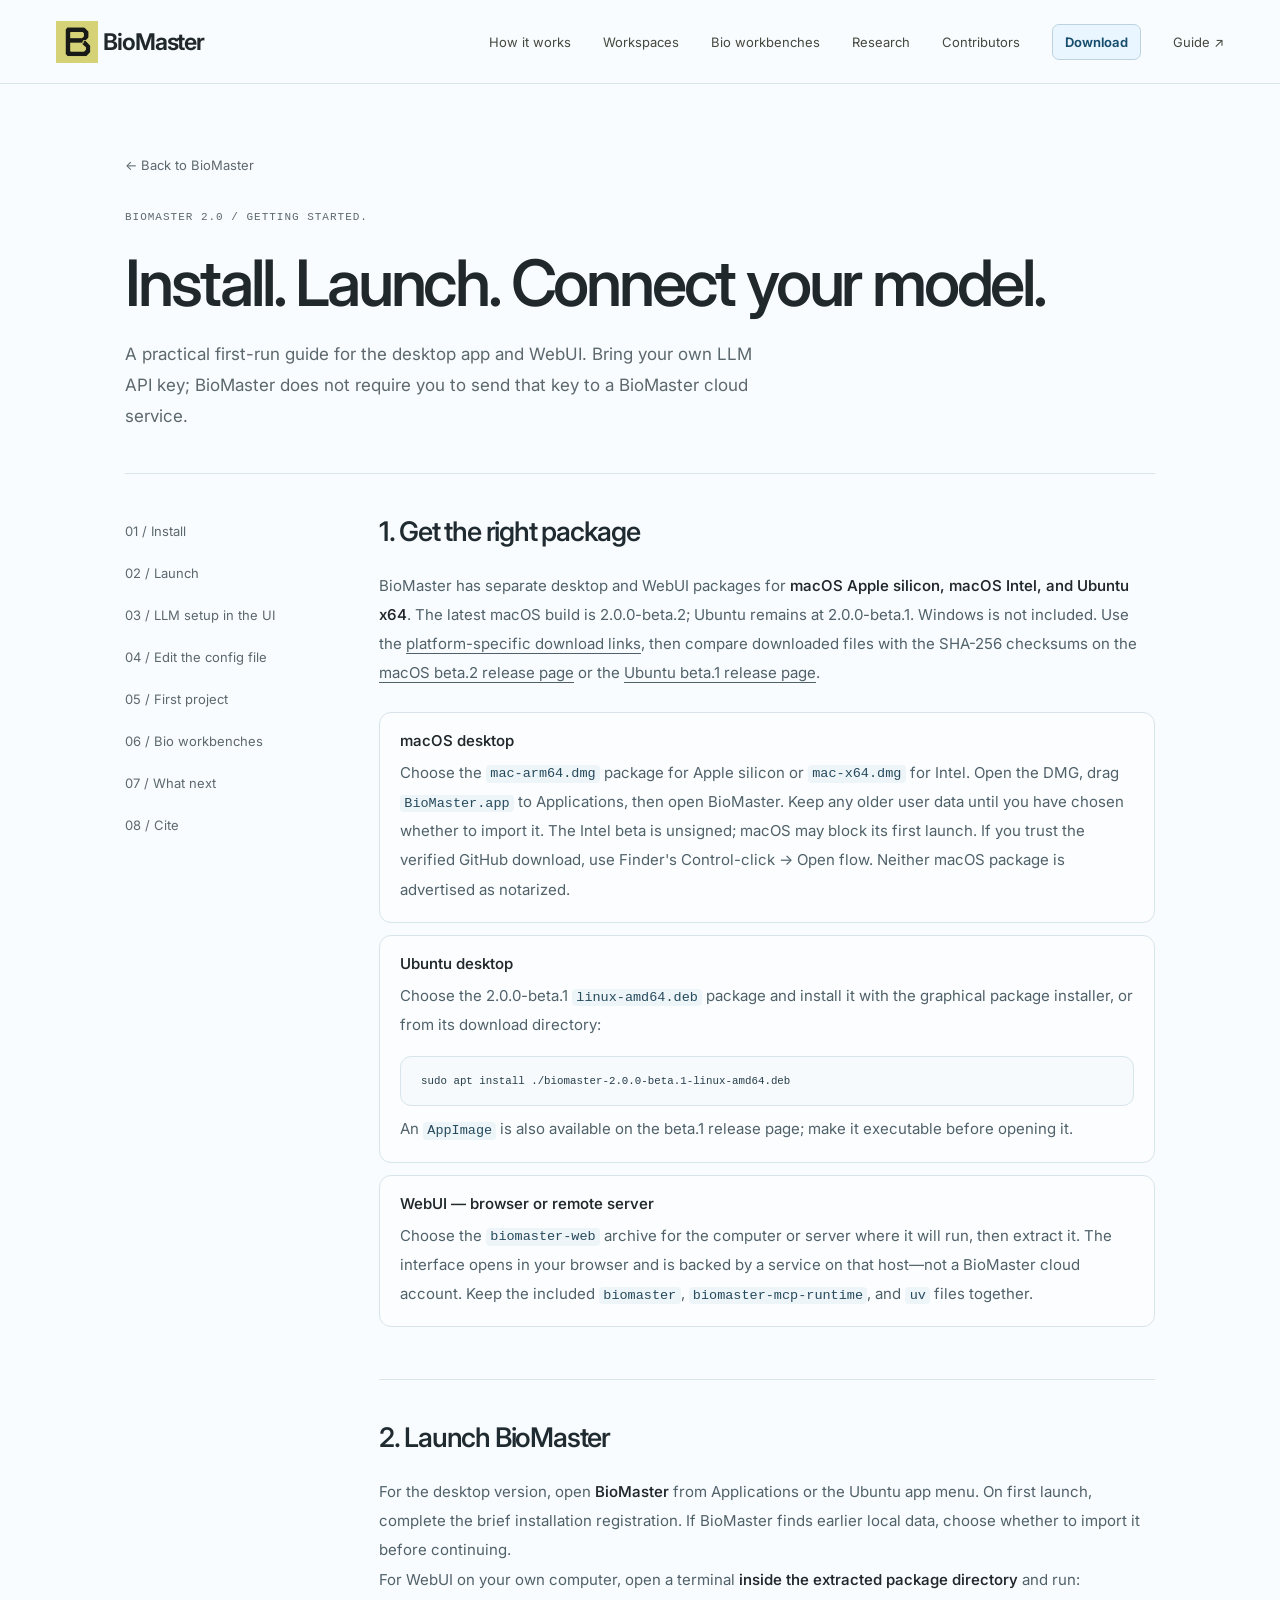
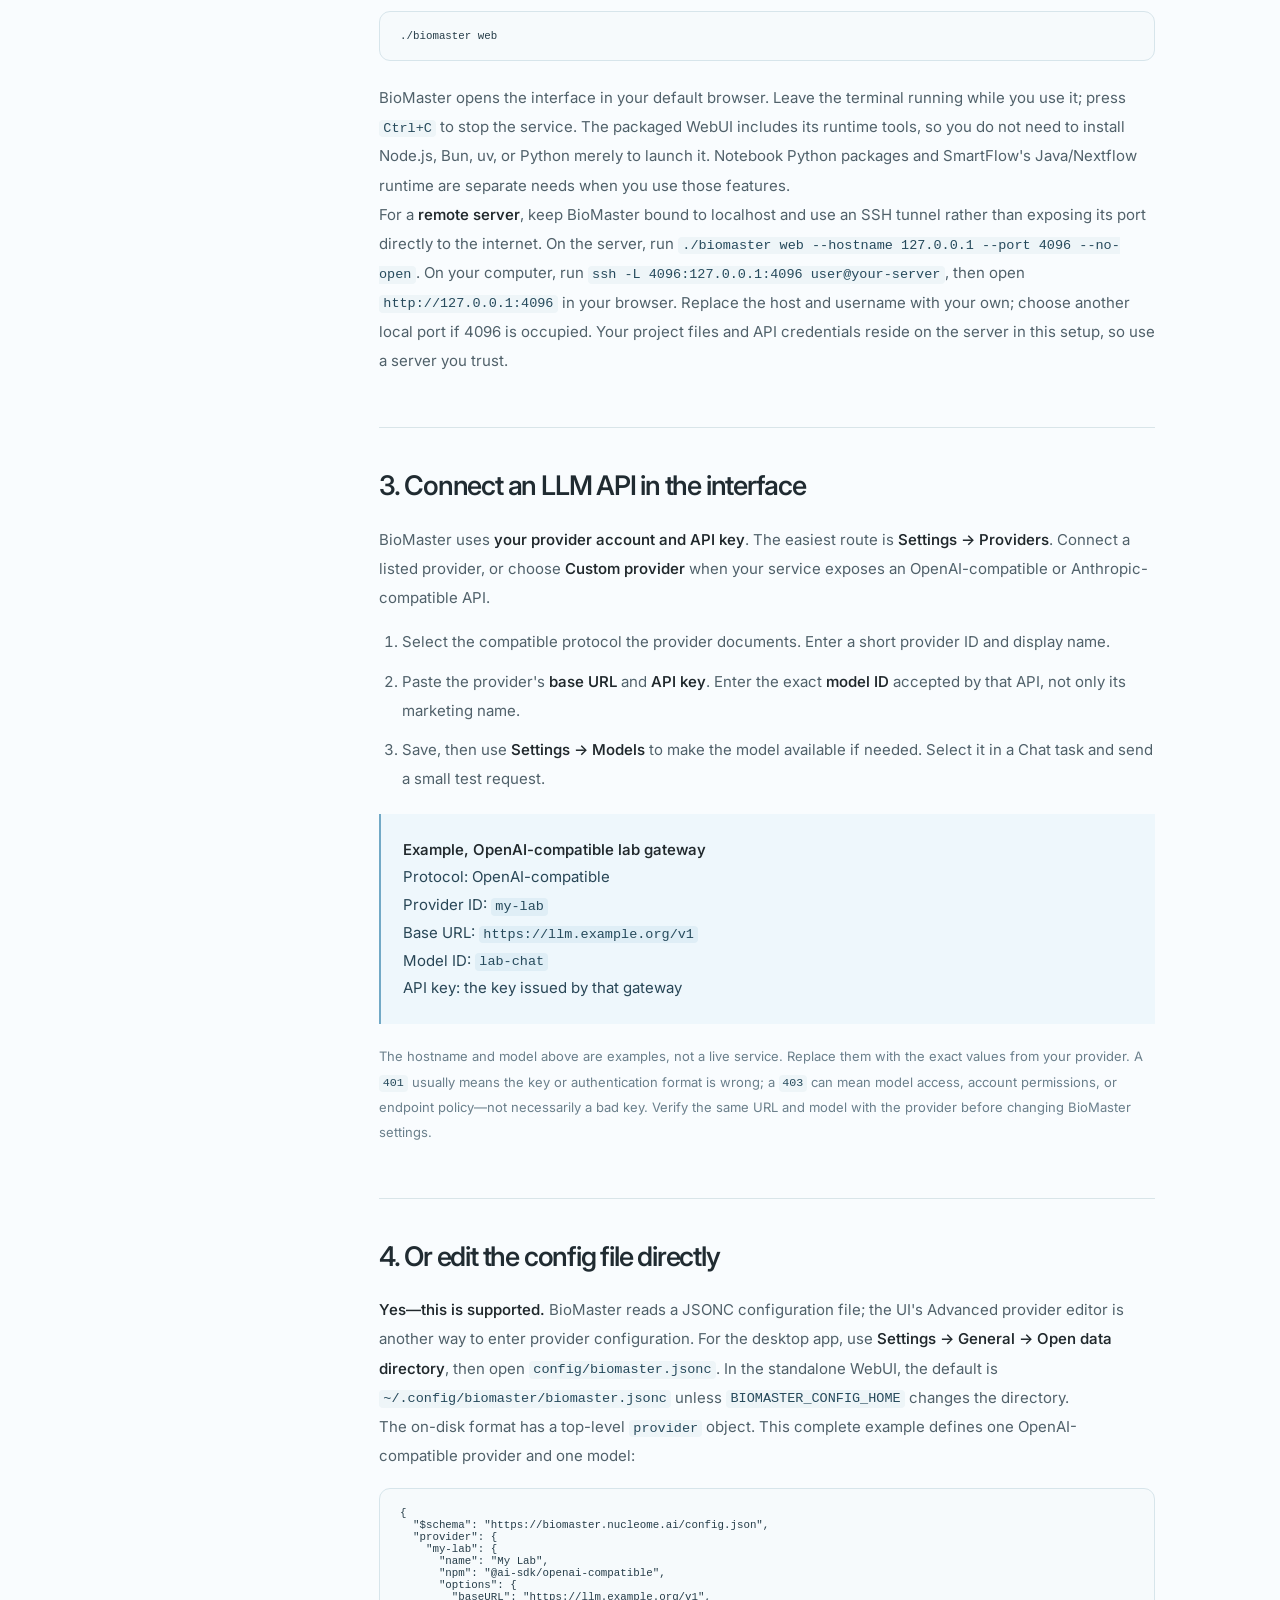
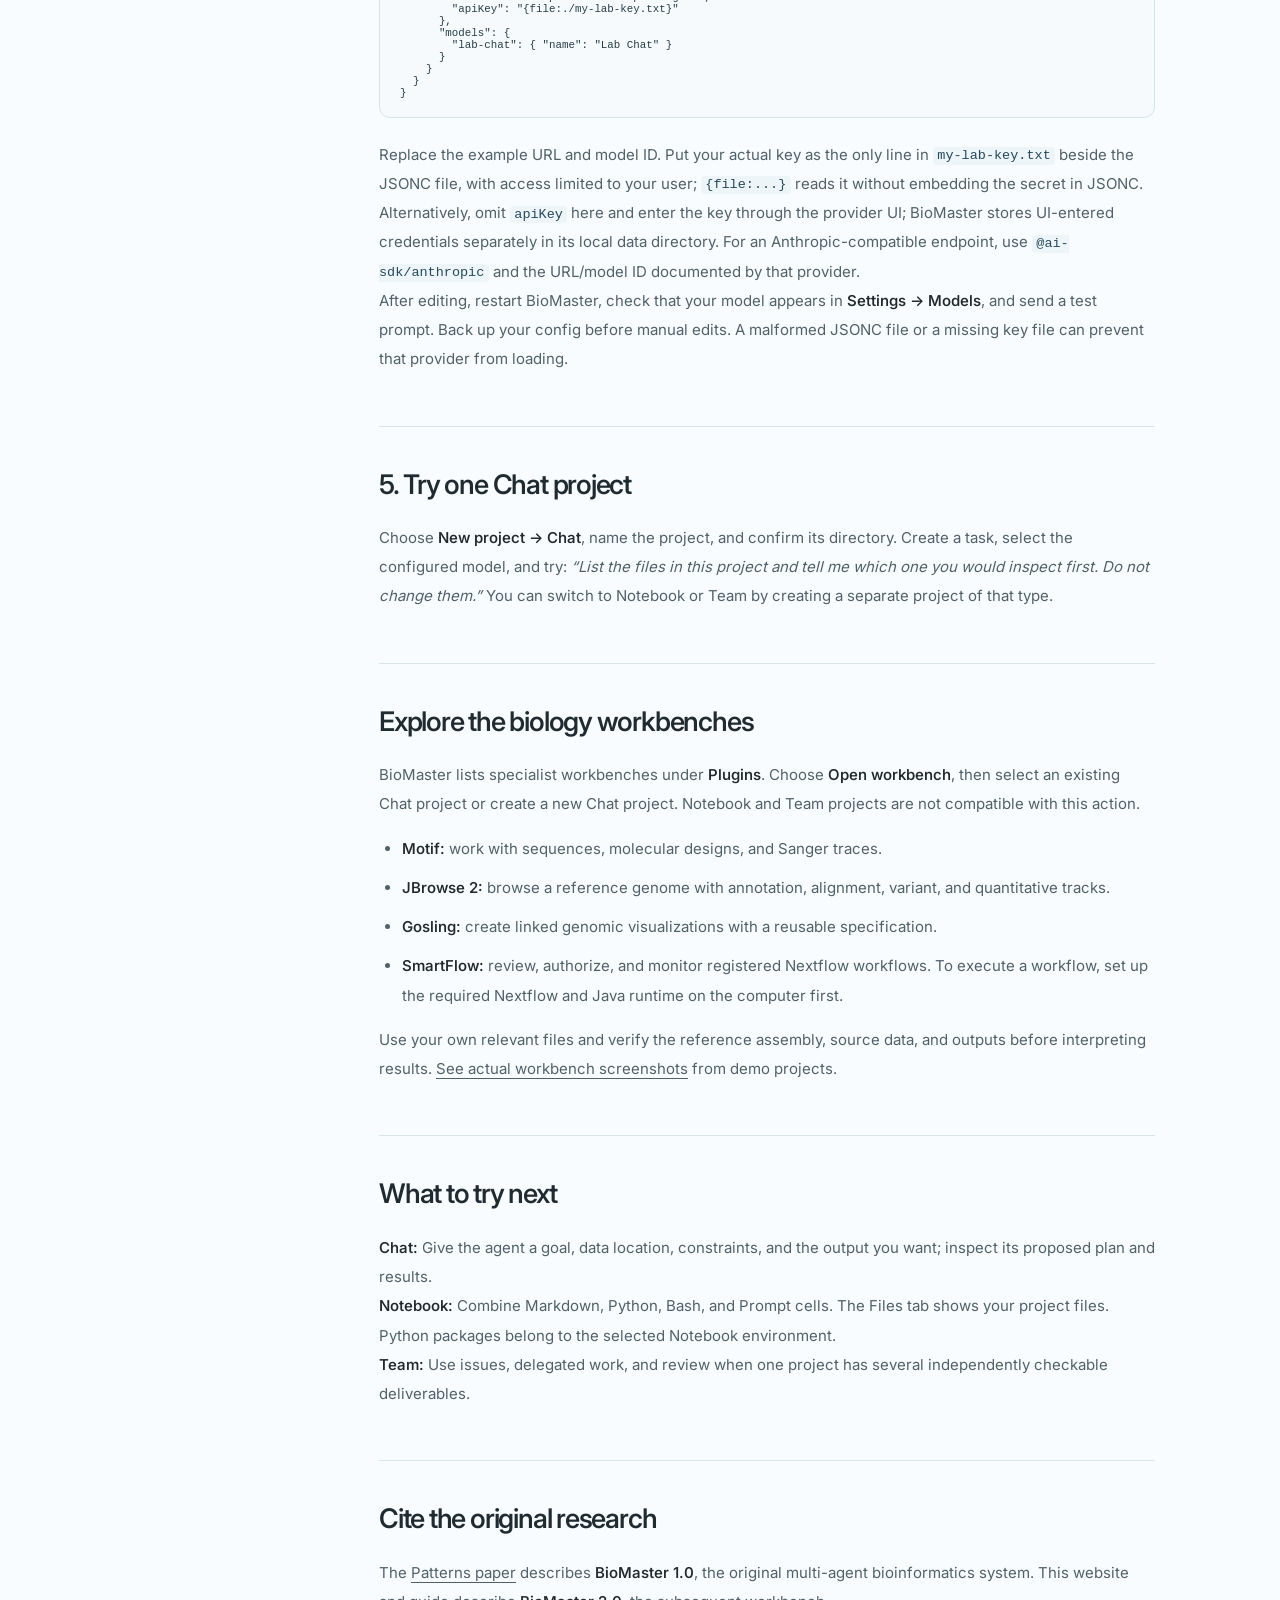
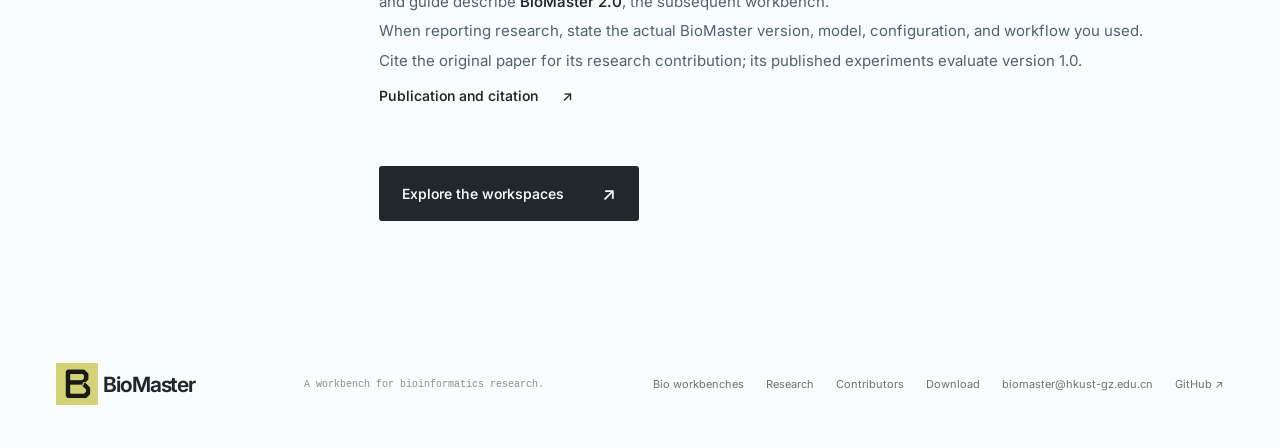
==== commit a06d79fb: "docs: update macOS beta.2 download links" ====
--- a/guide.html
+++ b/guide.html
@@ -11,7 +11,7 @@
   <link rel="stylesheet" href="./styles.css">
   <link rel="stylesheet" href="./brand.css">
   <link rel="stylesheet" href="./site-refresh.css?v=20260924-beta1">
-  <script src="./site-config.js" defer></script>
+  <script src="./site-config.js?v=20261002-beta2" defer></script>
   <script src="./script.js" defer></script>
 </head>
 <body>
@@ -31,10 +31,10 @@
       <article class="guide-article">
         <section id="install">
           <h2>1. Get the right package</h2>
-          <p>BioMaster 2.0.0-beta.1 has separate desktop and WebUI packages for <strong>macOS Apple silicon, macOS Intel, and Ubuntu x64</strong>. Windows is not part of this release. Use the <a class="inline-link" href="./index.html#download">platform-specific download links</a> or the <a class="inline-link" href="https://github.com/biomasterai/biomaster/releases/tag/v2.0.0-beta.1" target="_blank" rel="noopener noreferrer">official release page</a>, and compare downloaded files with its SHA-256 checksums.</p>
+          <p>BioMaster has separate desktop and WebUI packages for <strong>macOS Apple silicon, macOS Intel, and Ubuntu x64</strong>. The latest macOS build is 2.0.0-beta.2; Ubuntu remains at 2.0.0-beta.1. Windows is not included. Use the <a class="inline-link" href="./index.html#download">platform-specific download links</a>, then compare downloaded files with the SHA-256 checksums on the <a class="inline-link" href="https://github.com/biomasterai/biomaster/releases/tag/v2.0.0-beta.2" target="_blank" rel="noopener noreferrer">macOS beta.2 release page</a> or the <a class="inline-link" href="https://github.com/biomasterai/biomaster/releases/tag/v2.0.0-beta.1" target="_blank" rel="noopener noreferrer">Ubuntu beta.1 release page</a>.</p>
           <div class="guide-platforms">
             <div><strong>macOS desktop</strong><p>Choose the <code>mac-arm64.dmg</code> package for Apple silicon or <code>mac-x64.dmg</code> for Intel. Open the DMG, drag <code>BioMaster.app</code> to Applications, then open BioMaster. Keep any older user data until you have chosen whether to import it. The Intel beta is unsigned; macOS may block its first launch. If you trust the verified GitHub download, use Finder's Control-click → Open flow. Neither macOS package is advertised as notarized.</p></div>
-            <div><strong>Ubuntu desktop</strong><p>Choose the <code>linux-amd64.deb</code> package and install it with the graphical package installer, or from its download directory:</p><pre><code>sudo apt install ./biomaster-2.0.0-beta.1-linux-amd64.deb</code></pre><p>An <code>AppImage</code> is also available on the release page; make it executable before opening it.</p></div>
+            <div><strong>Ubuntu desktop</strong><p>Choose the 2.0.0-beta.1 <code>linux-amd64.deb</code> package and install it with the graphical package installer, or from its download directory:</p><pre><code>sudo apt install ./biomaster-2.0.0-beta.1-linux-amd64.deb</code></pre><p>An <code>AppImage</code> is also available on the beta.1 release page; make it executable before opening it.</p></div>
             <div><strong>WebUI — browser or remote server</strong><p>Choose the <code>biomaster-web</code> archive for the computer or server where it will run, then extract it. The interface opens in your browser and is backed by a service on that host—not a BioMaster cloud account. Keep the included <code>biomaster</code>, <code>biomaster-mcp-runtime</code>, and <code>uv</code> files together.</p></div>
           </div>
         </section>
